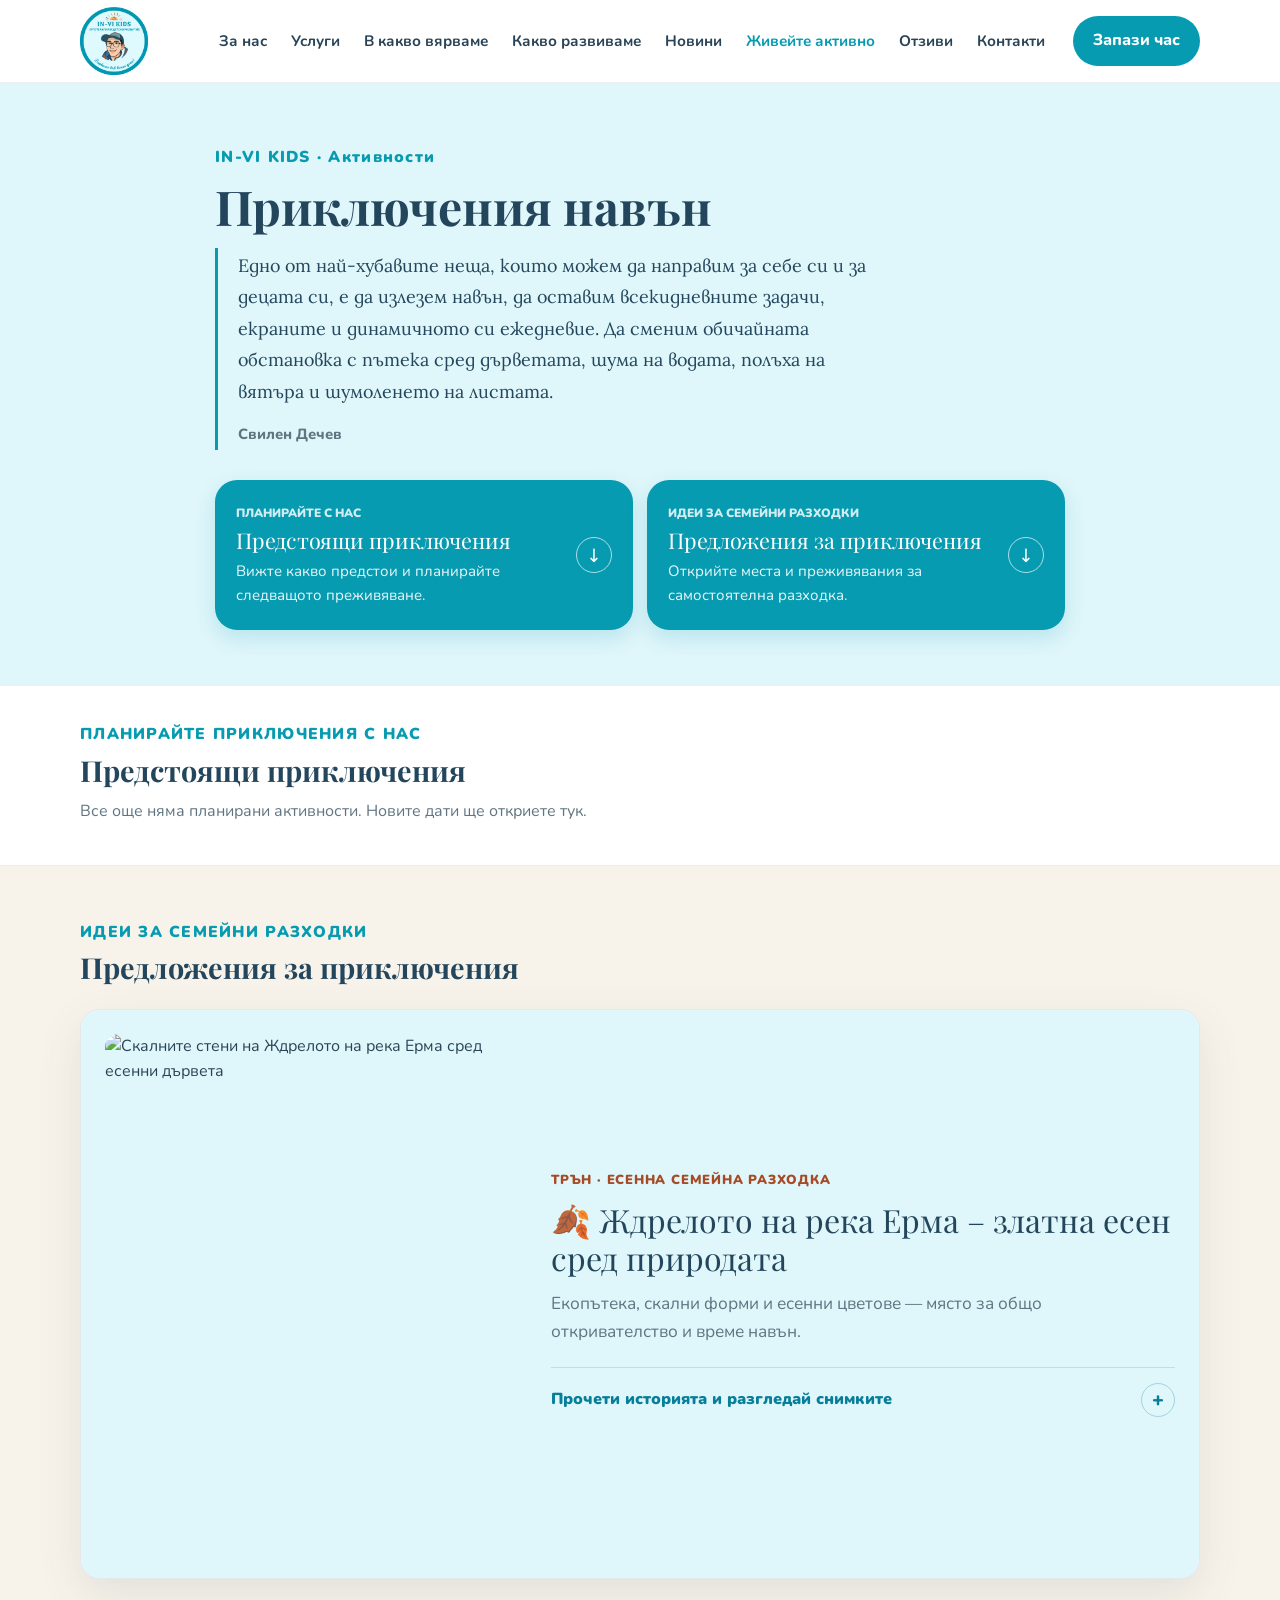
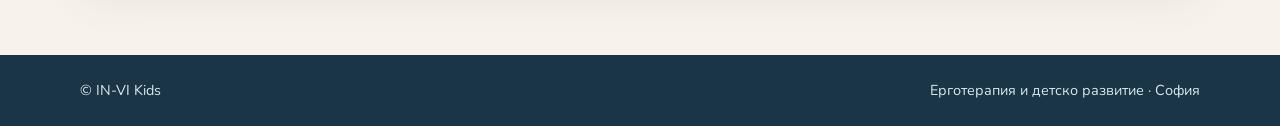
==== adventures.html @ 023aec86 "Update adventures.html" ====
<!DOCTYPE html>
<html lang="bg">

<head>
  <meta charset="UTF-8">
  <meta name="viewport" content="width=device-width, initial-scale=1.0">

<link rel="icon" href="assets/favicon.ico" sizes="any">
<link rel="icon" type="image/png" sizes="32x32" href="assets/favicon-32x32.png">
<link rel="icon" type="image/png" sizes="16x16" href="assets/favicon-16x16.png">
<link rel="apple-touch-icon" href="assets/apple-touch-icon.png">
  
  <title>Приключения навън | IN-VI Kids</title>
  <meta name="description"
    content="Семейни разходки и преживявания сред природата от IN-VI Kids. Идеи за места, които да откривате заедно с децата.">
  <link rel="canonical" href="https://invi-kids.com/adventures.html">
  <link rel="stylesheet" href="style.css?v=outdoor-adventures">
</head>

<body>
  <div id="lightbox" class="lightbox" aria-modal="true" role="dialog" aria-label="Снимка от приключението">
    <button class="lightbox-close" type="button" aria-label="Затвори изображението">✕</button>
    <button class="lightbox-nav lightbox-prev" type="button" aria-label="Предишна снимка">‹</button>
    <img id="lightbox-image" src="" alt="">
    <button class="lightbox-nav lightbox-next" type="button" aria-label="Следваща снимка">›</button>
    <span class="lightbox-counter" id="lightbox-counter" aria-live="polite"></span>
  </div>

  <header class="site-header">
    <div class="container nav-wrap">
      <a class="brand" href="index.html#top" aria-label="IN-VI Kids - начало">
        <img src="assets/logo.png" alt="IN-VI Kids">
      </a>
      <button class="menu-toggle" type="button" aria-label="Отвори меню" aria-expanded="false"
        aria-controls="main-nav">
        <span></span>
        <span></span>
        <span></span>
      </button>
      <nav class="nav" id="main-nav" aria-label="Основна навигация">
        <a href="index.html#about">За нас</a>
        <a href="index.html#services">Услуги</a>
        <a href="index.html#how">В какво вярваме</a>
        <a href="index.html#skills">Какво развиваме</a>
        <a href="index.html#news">Новини</a>
        <a href="adventures.html" aria-current="page">Живейте активно</a>
        <a href="index.html#reviews">Отзиви</a>
        <a href="index.html#find-us">Контакти</a>
      </nav>
      <a class="nav-button" href="index.html#find-us">Запази час</a>
    </div>
  </header>

  <button class="back-to-top" id="backToTop" type="button" aria-label="Върни ме горе">
    <img src="assets/cloud-top.png" alt="">
  </button>

  <main id="top" class="adventures-page">
    <section class="adventures-hero">
      <div class="container adventures-hero-content">
        <p class="section-label">IN-VI KIDS · Активности</p>
        <h1>Приключения навън</h1>
        <blockquote class="adventures-quote">
          <p>Едно от най-хубавите неща, които можем да направим за себе си и за децата си, е да излезем навън, да оставим всекидневните задачи, екраните и динамичното си ежедневие. Да сменим обичайната обстановка с пътека сред дърветата, шума на водата, полъха на вятъра и шумоленето на листата.</p>
          <cite>Свилен Дечев</cite>
        </blockquote>
        <nav class="adventure-section-nav" aria-label="Раздели на Приключения навън">
          <a class="adventure-nav-card" href="#upcoming-adventures">
            <span class="adventure-nav-card-copy">
              <span class="adventure-nav-card-label">ПЛАНИРАЙТЕ С НАС</span>
              <span class="adventure-nav-card-title">Предстоящи приключения</span>
              <span class="adventure-nav-card-description">Вижте какво предстои и планирайте следващото преживяване.</span>
            </span>
            <span class="adventure-nav-card-arrow" aria-hidden="true">↓</span>
          </a>
          <a class="adventure-nav-card" href="#adventure-suggestions">
            <span class="adventure-nav-card-copy">
              <span class="adventure-nav-card-label">ИДЕИ ЗА СЕМЕЙНИ РАЗХОДКИ</span>
              <span class="adventure-nav-card-title">Предложения за приключения</span>
              <span class="adventure-nav-card-description">Открийте места и преживявания за самостоятелна разходка.</span>
            </span>
            <span class="adventure-nav-card-arrow" aria-hidden="true">↓</span>
          </a>
        </nav>
      </div>
    </section>

    <section class="upcoming-adventures-section" id="upcoming-adventures"
      aria-labelledby="upcoming-adventures-title">
      <div class="container">
        <div class="adventures-section-heading">
          <p class="section-label">ПЛАНИРАЙТЕ ПРИКЛЮЧЕНИЯ С НАС</p>
          <h2 id="upcoming-adventures-title">Предстоящи приключения</h2>
        </div>
        <p class="upcoming-adventures-empty">Все още няма планирани активности. Новите дати ще откриете тук.</p>
      </div>
    </section>

    <section class="adventures-section" id="adventure-suggestions" aria-labelledby="adventure-suggestions-title">
      <div class="container">
        <div class="adventures-section-heading">
          <p class="section-label">ИДЕИ ЗА СЕМЕЙНИ РАЗХОДКИ</p>
          <h2 id="adventure-suggestions-title">Предложения за приключения</h2>
        </div>
        <details class="adventure-entry">
          <summary class="adventure-summary">
            <img class="adventure-cover" src="https://lh3.googleusercontent.com/pw/AP1GczNB2lVbA-aqR2CBjH-bwVZjg8mmPSWyLFa88XZi5HePeJjUBzIUztN3KdW9BJzOmuEHM9ny1llaFAZS16ozXpdtYcec-CE9gCdvRmsixFhF_H3a8RI=w1125-h1407-p-k-no"
              alt="Скалните стени на Ждрелото на река Ерма сред есенни дървета" loading="lazy">
            <span class="adventure-summary-copy">
              <span class="adventure-meta">ТРЪН · ЕСЕННА СЕМЕЙНА РАЗХОДКА</span>
              <span class="adventure-title">🍂 Ждрелото на река Ерма – златна есен сред природата</span>
              <span class="adventure-teaser">Екопътека, скални форми и есенни цветове — място за общо откривателство и време навън.</span>
              <span class="adventure-expand-label">Прочети историята и разгледай снимките <span class="adventure-expand-icon"
                  aria-hidden="true">+</span></span>
            </span>
          </summary>

          <div class="adventure-entry-content">
            <div class="adventure-copy">

              <p>Днес ви отвеждаме на едно красиво място, особено впечатляващо през есента – Ждрелото на река Ерма край Трън.</p>

              <p>Златната есен тук има свой собствен чар. Обагрените в жълто, оранжево и червено дървета, скалните форми и шумът на реката създават впечатляваща гледка и превръщат разходката в истинско удоволствие.</p>

              <figure class="adventure-inline-photo">
                <img class="adventure-gallery-image" src="https://lh3.googleusercontent.com/pw/AP1GczNB2lVbA-aqR2CBjH-bwVZjg8mmPSWyLFa88XZi5HePeJjUBzIUztN3KdW9BJzOmuEHM9ny1llaFAZS16ozXpdtYcec-CE9gCdvRmsixFhF_H3a8RI=w1125-h1407-p-k-no"
                  alt="Скалните стени на ждрелото и есенната растителност" loading="lazy" tabindex="0" role="button">
                <figcaption>Скалните стени на ждрелото сред златната есен.</figcaption>
              </figure>

              <p>Още в началото на маршрута има удобен паркинг, който към момента на посещението ни беше безплатен. Непосредствено до него се намира красива поляна край реката. Има беседки и места за барбекю, а наблизо ще откриете кафе и място за хапване. Чудесно място за почивка, обяд или по-дълъг престой сред природата.</p>

              <p>Екопътеката е кръгова – започва и завършва на едно и също място. По пътя ни очакват впечатляващи скални форми, горски участъци, мостчета и тунели. Река Ерма преминава между високите скали и разкрива различни гледки, които си заслужава да видим отблизо.</p>

              <figure class="adventure-inline-photo">
                <img class="adventure-gallery-image" src="https://lh3.googleusercontent.com/pw/AP1GczMpd4tKQFNg1wbePz7PwgVxFORdXcnyBoycG_ImlYKRzPsNHSpxM15vE6R0MJ-gA6Yd4bR7e9RA52PdWN1n1J0c_cFnupRv7qXN4evp_Cfzm7LfAYs=w1125-h1407-p-k-no"
                  alt="Разходка по горска пътека, покрита с есенни листа" loading="lazy" tabindex="0" role="button">
                <figcaption>Есенният килим по пътеката през горските участъци.</figcaption>
              </figure>

              <figure class="adventure-inline-photo adventure-inline-photo-narrow">
                <img class="adventure-gallery-image" src="https://lh3.googleusercontent.com/pw/AP1GczM3WJFWEwvasAwPBuPbKmF5aBUlC_1D15n3AWO4YRYhKH1EWroiC7jjTDP6jf6jlJkDNSAdA2P6w-UMJwNT5lWnLr5FhUIp8Mast7tumpFzjozp5fo=w1125-h1407-p-k-no"
                  alt="Каменна купчинка на фона на есенните хълмове" loading="lazy" tabindex="0" role="button">
                <figcaption>Каменната пирамидка, направена от Влади — малък спомен от нашето приключение.</figcaption>
              </figure>

              <p>За малките откриватели маршрутът предлага много поводи за любопитство – да преминат по мостчета, да надникнат в тунела, да наблюдават реката и да откриват интересни форми и цветове по пътя.</p>

              <div class="adventure-inline-pair">
                <figure class="adventure-inline-photo">
                  <img class="adventure-gallery-image" src="https://lh3.googleusercontent.com/pw/AP1GczNgBHszqpcdENfAn4lcoek1W7Hg5nDVw7jv721rJgxOoqu_M0a89uvSAoMkkaUNhZTr4yIV6qvpo7haN-pb7NsVVNBVYOJLhXw7kIpJLpXs46rCORA=w1125-h1407-p-k-no"
                    alt="Дете разглежда камъните по пътеката" loading="lazy" tabindex="0" role="button">
                  <figcaption>Любопитството намира поводи за креативност по целия маршрут.</figcaption>
                </figure>
                <figure class="adventure-inline-photo">
                <img class="adventure-gallery-image" src="https://lh3.googleusercontent.com/pw/AP1GczN-rPRJYH5XVe5_IFzAw1ZWBrFeaLOc00Ztl9ey-vfo3SvL5wANMTxOcEn8TSYyP5MWyNIUiFI7HS-uz4NMA36tqnjLBVpJj38TuyUKCSCBkSnpVXI=w1125-h1407-p-k-no"
                  alt="Поглед към есенните хълмове по маршрута" loading="lazy" tabindex="0" role="button">
                  <figcaption>Поглед към есенната красота, застлала хълмовете над ждрелото.</figcaption>
                </figure>
              </div>

              <p>За да разгледате всички снимки, натиснете <a class="adventure-album-link" href="https://photos.app.goo.gl/25S6MU6X34dm1wuB8" target="_blank" rel="noopener">тук</a>.</p>

              <aside class="adventure-safety-note">
                <h3>🥾 Полезно за родителите</h3>
                <p>Маршрутът включва неравни и на места по-стръмни участъци. По мостчетата преминавайте с повишено внимание, особено с малки деца. Съобразете прехода с възрастта и възможностите им, предвидете удобни обувки и време за почивки. Можете да се насладите на района и без да изминавате цялата екопътека.</p>
              </aside>

              <p>Ако търсите идея за есенна семейна разходка, Ждрелото на река Ерма определено заслужава място в списъка ви!</p>

              <p class="adventure-fact">📍 <strong>Знаете ли, че?</strong> Ждрелото на река Ерма е част от Стоте национални туристически обекта на България.</p>
            </div>

          </div>
        </details>
      </div>
    </section>
  </main>

  <footer>
    <div class="container footer-wrap">
      <span>© IN-VI Kids</span>
      <span>Ерготерапия и детско развитие · София</span>
    </div>
  </footer>

  <script>
    const menuToggle = document.querySelector('.menu-toggle');
    const mainNav = document.getElementById('main-nav');

    if (menuToggle && mainNav) {
      function closeMenu() {
        menuToggle.setAttribute('aria-expanded', 'false');
        menuToggle.classList.remove('is-open');
        mainNav.classList.remove('is-open');
      }

      menuToggle.addEventListener('click', function () {
        const isOpen = menuToggle.getAttribute('aria-expanded') === 'true';
        menuToggle.setAttribute('aria-expanded', String(!isOpen));
        menuToggle.classList.toggle('is-open', !isOpen);
        mainNav.classList.toggle('is-open', !isOpen);
      });

      document.addEventListener('click', function (event) {
        if (!mainNav.contains(event.target) && !menuToggle.contains(event.target)) closeMenu();
      });

      mainNav.querySelectorAll('a').forEach(function (link) {
        link.addEventListener('click', closeMenu);
      });
    }

    const lightbox = document.getElementById('lightbox');
    const lightboxImage = document.getElementById('lightbox-image');
    const lightboxCounter = document.getElementById('lightbox-counter');
    const galleryImages = Array.from(document.querySelectorAll('.adventure-gallery-image'));
    let activeImageIndex = 0;

    function openLightbox(image) {
      activeImageIndex = galleryImages.indexOf(image);
      showLightboxImage();
      lightbox.classList.add('active');
      document.body.style.overflow = 'hidden';
    }

    function showLightboxImage() {
      const image = galleryImages[activeImageIndex];
      lightboxImage.src = image.currentSrc || image.src;
      lightboxImage.alt = image.alt;
      lightboxCounter.textContent = (activeImageIndex + 1) + ' / ' + galleryImages.length;
    }

    function changeLightboxImage(direction) {
      activeImageIndex = (activeImageIndex + direction + galleryImages.length) % galleryImages.length;
      showLightboxImage();
    }

    function closeLightbox() {
      lightbox.classList.remove('active');
      document.body.style.overflow = '';
    }

    galleryImages.forEach(function (image) {
      image.addEventListener('click', function () { openLightbox(image); });
      image.addEventListener('keydown', function (event) {
        if (event.key === 'Enter' || event.key === ' ') {
          event.preventDefault();
          openLightbox(image);
        }
      });
    });

    lightbox.addEventListener('click', function (event) {
      if (event.target === lightbox) closeLightbox();
    });
    document.querySelector('.lightbox-prev').addEventListener('click', function () {
      changeLightboxImage(-1);
    });
    document.querySelector('.lightbox-next').addEventListener('click', function () {
      changeLightboxImage(1);
    });
    document.querySelector('.lightbox-close').addEventListener('click', function (event) {
      event.stopPropagation();
      closeLightbox();
    });
    document.addEventListener('keydown', function (event) {
      if (!lightbox.classList.contains('active')) return;
      if (event.key === 'Escape') closeLightbox();
      if (event.key === 'ArrowLeft') changeLightboxImage(-1);
      if (event.key === 'ArrowRight') changeLightboxImage(1);
    });

    const backToTop = document.getElementById('backToTop');
    window.addEventListener('scroll', function () {
      backToTop.classList.toggle('show', window.scrollY > document.querySelector('.site-header').offsetHeight);
    });
    backToTop.addEventListener('click', function () {
      window.scrollTo({ top: 0, behavior: 'smooth' });
    });
  </script>
</body>

</html>
---- style.css ----
@import url('https://fonts.googleapis.com/css2?family=Lora:wght@400;500&family=Nunito:wght@400;500;600;700;800&family=Playfair+Display:wght@700&display=swap');

:root {
  --turquoise: #079bb1;
  --turquoise-light: #dff6fa;
  --navy: #23465d;
  --cream: #f8f3ea;
  --text: #294457;
  --shadow: 0 16px 45px rgba(35, 70, 93, .10);
}

* {
  box-sizing: border-box;
}

html {
  scroll-behavior: smooth;
}

body {
  margin: 0;
  font-family: "Nunito", system-ui, sans-serif;
  color: var(--text);
  background: #fff;
  line-height: 1.6;
  overflow-x: hidden;
}

a {
  color: inherit;
  text-decoration: none;
}

.container {
  width: min(1120px, calc(100% - 40px));
  margin: 0 auto;
}

/* =========================
   HEADER / NAVIGATION
   ========================= */

.site-header {
  position: sticky;
  top: 0;
  z-index: 20;
  background: rgba(255, 255, 255, .94);
  backdrop-filter: blur(12px);
  border-bottom: 1px solid rgba(35, 70, 93, .08);
}

.nav-wrap {
  min-height: 82px;
  display: flex;
  align-items: center;
  gap: 28px;
}

.brand img {
  width: 68px;
  height: 68px;
  display: block;
}

.nav {
  display: flex;
  gap: 24px;
  margin-left: auto;
  font-weight: 700;
  font-size: .95rem;
}

.nav a:hover {
  color: var(--turquoise);
}

.nav-button,
.button {
  display: inline-flex;
  align-items: center;
  justify-content: center;
  border-radius: 999px;
  padding: 12px 20px;
  font-weight: 800;
}

.nav-button {
  background: var(--turquoise);
  color: white;
}

.service-grid {
  display: grid;
  grid-template-columns: repeat(3, 1fr);
  gap: 28px;
  margin-top: 35px;
}

.service-card {
  background: var(--turquoise);
  color: white;
  border-radius: 32px;
  padding: 32px 28px;
  min-height: 180px;
  display: flex;
  flex-direction: column;
  justify-content: flex-start;
  text-align: center;
  box-shadow: 0 8px 20px rgba(0, 0, 0, 0.08);
}

.service-card h3 {
  margin: 0 0 12px;
  color: white;
  font-size: 1.5rem;
}

.service-card p {
  margin: 0;
  color: white;
  line-height: 1.6;
}

/* Mobile menu button */
.menu-toggle {
  display: none;
  width: 44px;
  height: 44px;
  padding: 9px;
  border: 0;
  border-radius: 12px;
  background: var(--turquoise);
  cursor: pointer;
  flex-direction: column;
  align-items: center;
  justify-content: center;
  gap: 5px;
  flex-shrink: 0;
}

.menu-toggle span {
  display: block;
  width: 22px;
  height: 2px;
  border-radius: 2px;
  background: white;
  transition: transform .2s ease, opacity .2s ease;
}

.menu-toggle.is-open span:nth-child(1) {
  transform: translateY(7px) rotate(45deg);
}

.menu-toggle.is-open span:nth-child(2) {
  opacity: 0;
}

.menu-toggle.is-open span:nth-child(3) {
  transform: translateY(-7px) rotate(-45deg);
}

/* =========================
   HERO
   ========================= */

.hero {
  overflow: hidden;
  background: linear-gradient(135deg, var(--turquoise-light), #fff 62%);
  padding: 80px 0 100px;
}

.hero h1 {
  margin: 12px 0 22px;
  font-family: "Playfair Display", Georgia, serif;
  font-size: clamp(3rem, 6vw, 5.2rem);
  line-height: 1.02;
  color: var(--navy);
}

.hero h1 span {
  color: var(--turquoise);
}

.eyebrow,
.section-label {
  color: var(--turquoise);
  font-weight: 900;
  letter-spacing: .08em;
  font-size: .99rem;
}

.hero-text {
  max-width: 650px;
  font-size: 1.35rem;
}

/* Autumn hero */
.hero-autumn {
  position: relative;
  overflow: hidden;
  padding: 68px 0 86px;
  background:
    radial-gradient(circle at 8% 18%, rgba(226, 142, 51, .20) 0 9%, transparent 10%),
    radial-gradient(circle at 94% 24%, rgba(192, 76, 37, .14) 0 8%, transparent 9%),
    radial-gradient(circle at 86% 88%, rgba(119, 139, 87, .16) 0 11%, transparent 12%),
    linear-gradient(135deg, #f8f0df 0%, #fffaf2 48%, #edf5e9 100%);
}

.hero-autumn::before,
.hero-autumn::after {
  content: "";
  position: absolute;
  width: 230px;
  height: 230px;
  border-radius: 50%;
  opacity: .42;
  pointer-events: none;
}

.hero-autumn::before {
  left: -110px;
  top: 120px;
  background: radial-gradient(circle, #e87528 0 2%, transparent 3%);
  background-size: 24px 24px;
  transform: rotate(18deg);
}

.hero-autumn::after {
  right: -120px;
  bottom: 40px;
  background: radial-gradient(circle, #718b57 0 2%, transparent 3%);
  background-size: 27px 27px;
  transform: rotate(-14deg);
}

.autumn-decor {
  position: absolute;
  pointer-events: none;
  opacity: .35;
}

.autumn-decor-one {
  width: 170px;
  height: 90px;
  left: 3%;
  top: 18px;
  border-top: 3px solid #b85d2e;
  border-radius: 50%;
  transform: rotate(-18deg);
}

.autumn-decor-two {
  width: 180px;
  height: 95px;
  right: 4%;
  top: 58px;
  border-top: 3px solid #718b57;
  border-radius: 50%;
  transform: rotate(15deg);
}

.autumn-decor-three {
  width: 150px;
  height: 70px;
  left: 42%;
  bottom: 12px;
  border-top: 3px solid #d78a36;
  border-radius: 50%;
  transform: rotate(7deg);
}

.hero-intro {
  position: relative;
  z-index: 2;
  max-width: 780px;
  margin: 0 auto 44px;
  text-align: center;
}

.hero-intro .hero-text {
  margin: 0 auto;
  max-width: 700px;
}

.hero-intro h1 {
  margin-bottom: 20px;
}

.hero-news {
  position: relative;
  z-index: 2;
  display: grid;
  grid-template-columns: repeat(2, 1fr);
  gap: 26px;
  max-width: 1120px;
  margin: 0 auto;
}

.hero-banner {
  position: relative;
  min-width: 0;
  overflow: hidden;
  border-radius: 28px;
  background: #fff;
  box-shadow: 0 18px 45px rgba(70, 55, 35, .15);
  border: 5px solid rgba(255, 255, 255, .9);
}

.hero-banner img,
.hero-banner video {
  display: block;
  width: 100%;
  aspect-ratio: 16 / 10;
  object-fit: cover;
}

.hero-banner-overlay {
  position: absolute;
  left: 18px;
  right: 18px;
  bottom: 18px;
  background: rgba(255, 252, 246, .35);
  border: 1px solid rgba(255, 255, 255, .68);
  border-radius: 18px;
  padding: 13px 16px;
  box-shadow: 0 8px 22px rgba(35, 70, 93, .10);
  -webkit-backdrop-filter: blur(9px);
  backdrop-filter: blur(9px);
}

.hero-banner-overlay span {
  font-size: 1.2rem;
  letter-spacing: .13em;
  font-weight: 900;
  color: var(--turquoise);
}

.hero-banner-overlay h2 {
  margin: 3px 0;
  color: var(--navy);
  font-size: 1.15rem;
  line-height: 1.2;
}

.hero-banner-overlay a {
  font-weight: 900;
  color: #a64b25;
  font-size: .9rem;
}

.social-highlights {
  padding: 58px 0 72px;
  background: var(--turquoise-light);
}

.nav a[aria-current="page"] {
  color: var(--turquoise);
}

.adventures-hero {
  padding: 62px 0 56px;
  background: var(--turquoise-light);
}

.adventures-hero-content {
  max-width: 850px;
}

.adventures-hero .section-label {
  margin: 0 0 10px;
}

.adventures-hero h1 {
  margin: 0 0 14px;
  color: var(--navy);
  font-family: "Playfair Display", Georgia, serif;
  font-size: 3rem;
  line-height: 1.12;
}

.adventures-quote {
  max-width: 680px;
  margin: 0;
  padding: 2px 0 2px 20px;
  border-left: 3px solid var(--turquoise);
  color: var(--navy);
  font-family: "Lora", Georgia, serif;
  font-size: 1.12rem;
  line-height: 1.75;
}

.adventures-quote p {
  margin: 0 0 10px;
}

.adventures-quote cite {
  color: #607582;
  font-family: "Nunito", system-ui, sans-serif;
  font-size: .92rem;
  font-style: normal;
  font-weight: 800;
}

.adventure-section-nav {
  display: grid;
  grid-template-columns: repeat(2, minmax(0, 1fr));
  gap: 14px;
  margin-top: 30px;
}

.adventure-nav-card {
  display: flex;
  min-width: 0;
  min-height: 150px;
  align-items: center;
  justify-content: space-between;
  gap: 16px;
  padding: 20px;
  border: 1px solid transparent;
  border-radius: 22px;
  background: var(--turquoise);
  color: #fff;
  box-shadow: 0 8px 20px rgba(7, 155, 177, .18);
  transition: background .2s ease, box-shadow .2s ease, transform .2s ease;
}

.adventure-nav-card:hover {
  transform: translateY(-2px);
  background: #07889d;
  box-shadow: 0 11px 24px rgba(7, 136, 157, .24);
}

.adventure-nav-card:focus-visible {
  outline: 3px solid var(--navy);
  outline-offset: 3px;
}

.adventure-nav-card-copy {
  display: grid;
  gap: 5px;
}

.adventure-nav-card-label {
  color: rgba(255, 255, 255, 0.82);
  font-size: .75rem;
  font-weight: 900;
}

.adventure-nav-card-title {
  color: #fff;
  font-family: "Playfair Display", Georgia, serif;
  font-size: 1.35rem;
  line-height: 1.2;
}

.adventure-nav-card-description {
  color: rgba(255, 255, 255, .92);
  font-size: .94rem;
}

.adventure-nav-card-arrow {
  display: grid;
  width: 36px;
  height: 36px;
  flex: 0 0 auto;
  place-items: center;
  border: 1px solid rgba(255, 255, 255, .66);
  border-radius: 50%;
  color: #fff;
  font-size: 1.15rem;
  transition: transform .2s ease, background .2s ease;
}

.adventure-nav-card:hover .adventure-nav-card-arrow {
  transform: translateY(3px);
  background: rgba(255, 255, 255, .16);
}

.adventures-section {
  padding: 54px 0 76px;
  background: #f8f3ea;
  scroll-margin-top: 100px;
}

.upcoming-adventures-section {
  scroll-margin-top: 100px;
}

.upcoming-adventures-section {
  padding: 36px 0 40px;
  background: #fff;
  border-bottom: 1px solid rgba(35, 70, 93, .10);
}

.adventures-section-heading {
  margin-bottom: 24px;
}

.adventures-section-heading .section-label {
  margin: 0 0 5px;
}

.adventures-section-heading h2 {
  margin: 0;
  color: var(--navy);
  font-family: "Playfair Display", Georgia, serif;
  font-size: 1.8rem;
  line-height: 1.2;
}

.upcoming-adventures-section .adventures-section-heading {
  margin-bottom: 12px;
}

.upcoming-adventures-empty {
  margin: 0;
  color: #607582;
}

.adventure-entry {
  overflow: hidden;
  border: 1px solid rgba(35, 70, 93, .12);
  border-radius: 20px;
  background: #fff;
  box-shadow: var(--shadow);
}

.adventure-summary {
  display: grid;
  grid-template-columns: minmax(260px, .8fr) minmax(0, 1.2fr);
  align-items: center;
  gap: 30px;
  padding: 24px;
  background: var(--turquoise-light);
  list-style: none;
  cursor: pointer;
}

.adventure-summary::-webkit-details-marker {
  display: none;
}

.adventure-cover {
  display: block;
  width: 100%;
  aspect-ratio: 4 / 5;
  object-fit: cover;
  border-radius: 14px;
}

.adventure-summary-copy {
  display: flex;
  flex-direction: column;
  align-items: flex-start;
}

.adventure-meta {
  margin-bottom: 10px;
  color: #a64b25;
  font-size: .82rem;
  font-weight: 900;
  letter-spacing: .06em;
  text-transform: uppercase;
}

.adventure-title {
  display: block;
  margin-bottom: 12px;
  color: var(--navy);
  font-family: "Playfair Display", Georgia, serif;
  font-size: 2rem;
  line-height: 1.2;
}

.adventure-teaser {
  display: block;
  max-width: 560px;
  margin-bottom: 22px;
  color: #607582;
  font-size: 1.08rem;
}

.adventure-expand-label {
  display: flex;
  align-items: center;
  justify-content: space-between;
  gap: 14px;
  width: 100%;
  padding-top: 15px;
  border-top: 1px solid rgba(35, 70, 93, .14);
  color: #087f9a;
  font-weight: 900;
}

.adventure-expand-icon {
  display: grid;
  width: 34px;
  height: 34px;
  flex: 0 0 auto;
  place-items: center;
  border: 1px solid rgba(8, 127, 154, .28);
  border-radius: 50%;
  font-size: 1.25rem;
  line-height: 1;
  transition: transform .2s ease;
}

.adventure-entry[open] .adventure-expand-icon {
  transform: rotate(45deg);
}

.adventure-entry[open] .adventure-summary {
  border-bottom: 1px solid rgba(35, 70, 93, .12);
}

.adventure-entry-content {
  padding: 32px 28px 36px;
  background-color: var(--turquoise-light);
  background-image:
    linear-gradient(rgba(255, 255, 255, .86), rgba(255, 255, 255, .86)),
    url("https://lh3.googleusercontent.com/pw/AP1GczMpd4tKQFNg1wbePz7PwgVxFORdXcnyBoycG_ImlYKRzPsNHSpxM15vE6R0MJ-gA6Yd4bR7e9RA52PdWN1n1J0c_cFnupRv7qXN4evp_Cfzm7LfAYs=w1125-h1407-p-k-no");
  background-position: center, center;
  background-size: cover;
}

.adventure-copy {
  max-width: 820px;
  margin: 0 auto;
}

.adventure-copy p {
  margin: 0 0 18px;
  font-size: 1.05rem;
  line-height: 1.8;
}

.adventure-album-link {
  color: #087f9a;
  font-weight: 900;
  text-decoration: underline;
  text-underline-offset: 3px;
}

.adventure-safety-note {
  margin: 26px 0;
  padding: 3px 0 3px 18px;
  border-left: 3px solid #d89143;
}

.adventure-safety-note h3 {
  margin: 0 0 8px;
  color: var(--navy);
  font-size: 1.12rem;
}

.adventure-safety-note p {
  margin: 0;
}

.adventure-copy .adventure-fact {
  margin-top: 24px;
  color: var(--navy);
}

.adventure-inline-photo {
  width: min(100%, 560px);
  margin: 30px auto 34px;
}

.adventure-inline-photo-narrow {
  width: min(100%, 390px);
}

.adventure-inline-photo img {
  max-height: 700px;
}

.adventure-inline-photo figcaption {
  margin-top: 8px;
  color: #607582;
  font-size: .9rem;
  text-align: center;
}

.adventure-inline-pair {
  display: grid;
  grid-template-columns: repeat(2, minmax(0, 1fr));
  gap: 18px;
  max-width: 820px;
  margin: 30px auto 34px;
}

.adventure-inline-pair .adventure-inline-photo {
  width: 100%;
  margin: 0;
}

.adventure-gallery-image {
  display: block;
  width: 100%;
  aspect-ratio: 4 / 5;
  object-fit: cover;
  border-radius: 10px;
  cursor: zoom-in;
  transition: filter .2s ease, transform .2s ease;
}

.adventure-gallery-image:hover {
  filter: brightness(.96);
}

.social-highlights-heading {
  margin-bottom: 28px;
}

.social-highlights-heading .section-label {
  margin: 0 0 6px;
}

.social-highlights-heading h2 {
  margin: 0;
  color: var(--navy);
  font-family: "Playfair Display", Georgia, serif;
  font-size: 2rem;
  line-height: 1.2;
}

.social-post-grid {
  display: grid;
  grid-template-columns: repeat(2, minmax(0, 1fr));
  gap: 20px;
}

.social-post {
  display: flex;
  flex-direction: column;
  min-width: 0;
  overflow: hidden;
  background: #f8f3ea;
  border: 1px solid rgba(35, 70, 93, .10);
  border-radius: 18px;
}

.facebook-embed-wrap {
  width: min(100%, 420px);
  margin: 8px auto 0;
  overflow: hidden;
  border: 1px solid rgba(35, 70, 93, .12);
  border-radius: 12px;
  background: #fff;
  box-shadow: 0 8px 22px rgba(35, 70, 93, .08);
}

.facebook-embed-wrap iframe {
  display: block;
  width: 100%;
  height: 620px;
  border: 0;
}

.instagram-embed-wrap {
  width: min(100%, 420px);
  height: 700px;
  margin: 8px auto 0;
  overflow: hidden;
  border: 1px solid rgba(35, 70, 93, .12);
  border-radius: 12px;
  background: #fff;
  box-shadow: 0 8px 22px rgba(35, 70, 93, .08);
}

.instagram-embed-wrap iframe {
  display: block;
  width: 100%;
  height: 100%;
  border: 0;
}

.social-post-content {
  display: flex;
  flex-direction: column;
  align-items: flex-start;
  min-height: 210px;
  padding: 20px;
}

.social-post-content-facebook {
  flex: 1;
  justify-content: flex-end;
  min-height: 0;
}

.social-post-content-facebook > a {
  margin-top: 0;
}

.social-post-content-instagram {
  min-height: 0;
}

.social-post-content-instagram > a {
  margin-top: 0;
}

.social-post-caption-preview {
  display: -webkit-box;
  overflow: hidden;
  -webkit-box-orient: vertical;
  line-clamp: 3;
  -webkit-line-clamp: 3;
  margin: 0 0 10px;
  color: #607582;
  line-height: 1.5;
}

.social-post-platform {
  display: inline-flex;
  align-items: center;
  gap: 7px;
  margin-bottom: 8px;
  color: #087f9a;
  font-size: .76rem;
  font-weight: 900;
  letter-spacing: .08em;
}

.social-post-platform svg {
  display: block;
  width: 18px;
  height: 18px;
  flex: 0 0 auto;
}

.social-post-platform-instagram {
  color: #b83280;
}

.social-post-platform-instagram svg {
  fill: none;
  stroke: currentColor;
  stroke-width: 2;
}

.social-post-platform-instagram .instagram-dot {
  fill: currentColor;
  stroke: none;
}

.social-post-platform-facebook {
  color: #1877f2;
}

.social-post-platform-facebook svg {
  fill: currentColor;
}

.social-post h3 {
  margin: 0 0 8px;
  color: var(--navy);
  font-size: 1.2rem;
  line-height: 1.3;
}

.social-post p {
  margin: 0 0 16px;
  color: #607582;
}

.social-post a {
  display: inline-flex;
  align-items: center;
  gap: 7px;
  margin-top: auto;
  color: #087f9a;
  font-weight: 800;
}

.social-post a:hover {
  text-decoration: underline;
}

/* =========================
   INTRO / PILLARS
   ========================= */

.pillars {
  padding: 0 0 32px;
  margin-top: 0;
  position: relative;
}

.pillars-grid {
  display: grid;
  grid-template-columns: repeat(3, 1fr);
  gap: 18px;
}

.pillars-single {
  grid-template-columns: minmax(0, 780px);
  justify-content: center;
}

.pillar {
  background:
    linear-gradient(rgba(255, 255, 255, .60), rgba(255, 255, 255, .60)),
    url("assets/what-is-ergo1.png");
  background-size: cover;
  background-position: center;
  padding: 40px;
  border-radius: 24px;
  box-shadow: var(--shadow);
}

.pillar h2 {
  color: var(--navy);
  margin: 10px 0 4px;
  font-size: 1.35rem;
}

.pillar p {
  font-family: "Lora", Georgia, serif;
  font-size: 1.05rem;
  line-height: 1.8;
  font-weight: 500;
  color: var(--text);
}

.pillar p+p {
  margin-top: 10px;
}

/* =========================
   GENERAL SECTIONS
   ========================= */

.section {
  padding: 68px 0;
}

.two-col {
  display: grid;
  grid-template-columns: 1fr 1fr;
  gap: 80px;
  align-items: start;
}

.section h2 {
  color: var(--navy);
  font-size: clamp(2rem, 4vw, 3.2rem);
  line-height: 1.12;
  margin: 8px 0 20px;
}

.two-col p {
  font-size: 1.08rem;
}

.section-heading {
  max-width: 720px;
  margin-bottom: 38px;
}

/* =========================
   SKILLS
   ========================= */

.skills-section {
  background: var(--cream);
}

.skills-grid {
  display: grid;
  grid-template-columns: repeat(3, 1fr);
  gap: 18px;
}

.skill {
  background: white;
  padding: 28px;
  border-radius: 20px;
  border: 1px solid rgba(35, 70, 93, .07);
}

.skill-floor {
  background:
    linear-gradient(rgba(255, 255, 255, .58), rgba(255, 255, 255, .58)),
    url("assets/floor.jpg") center / cover no-repeat;
}

.skill-sensory {
  background:
    linear-gradient(rgba(255, 255, 255, .58), rgba(255, 255, 255, .58)),
    url("assets/sensory.jpg") center / cover no-repeat;
}

.skill-day-work {
  background:
    linear-gradient(rgba(255, 255, 255, .58), rgba(255, 255, 255, .58)),
    url("assets/day-work.jpg") center / cover no-repeat;
}

.skill-motor {
  background:
    linear-gradient(rgba(255, 255, 255, .58), rgba(255, 255, 255, .58)),
    url("assets/motor-skils.png") center / cover no-repeat;
}

.skill-social {
  background:
    linear-gradient(rgba(255, 255, 255, .58), rgba(255, 255, 255, .58)),
    url("assets/social.png") center / cover no-repeat;
}

.skill-paint {
  background:
    linear-gradient(rgba(255, 255, 255, .58), rgba(255, 255, 255, .58)),
    url("assets/paint.png") center / cover no-repeat;
}

.skill h3 {
  margin: 12px 0 5px;
  color: var(--navy);
}

.skill p {
  margin: 0;
}

/* =========================
   NEWS
   ========================= */

.news-section {
  background: #f4eee3;
}

.news-grid {
  display: grid;
  grid-template-columns: repeat(3, 1fr);
  gap: 22px;
  margin-top: 42px;
}

.news-card {
  background: #fff;
  border: 1px solid rgba(35, 70, 93, .08);
  border-radius: 22px;
  overflow: hidden;
  box-shadow: 0 12px 30px rgba(36, 71, 91, .07);
}

.news-banner-wrap {
  width: 100%;
  overflow: hidden;
  background: #f6efe3;
}

.news-banner-wrap img,
.news-visual img,
.news-banner-wrap video {
  display: block;
  width: 100%;
  cursor: zoom-in;
}

.news-banner-wrap img,
.news-banner-wrap video {
  height: auto;
}

.news-banner-wrap video {
  aspect-ratio: 5 / 7;
  object-fit: cover;
}

.news-visual {
  aspect-ratio: 5 / 7;
  height: auto;
  display: flex;
  align-items: center;
  justify-content: center;
  font-size: 58px;
}

.news-visual img {
  height: 100%;
  object-fit: cover;
}

.news-nature {
  background: linear-gradient(135deg, #e9f0dd, #d6e3c7);
}

.news-body {
  padding: 24px;
}

.news-tag {
  font-size: 20px !important;
  text-transform: uppercase;
  letter-spacing: .12em;
  color: var(--turquoise) !important;
  font-weight: 800;
  margin-bottom: 7px !important;
}

.news-body h3 {
  color: var(--navy);
  font-size: 21px;
  margin: 0 0 10px;
}

.news-body p {
  color: #607582;
}

.news-toggle {
  margin-top: 12px;
  padding: 0;
  border: 0;
  background: transparent;
  color: #087f9a;
  font: inherit;
  font-weight: 800;
  cursor: pointer;
}

.news-toggle:hover {
  text-decoration: underline;
}

.news-toggle span {
  display: inline-block;
  margin-left: 4px;
}

.news-details {
  margin-top: 16px;
  padding-top: 16px;
  border-top: 1px solid rgba(35, 70, 93, .14);
  color: var(--text);
}

.news-details p {
  margin: 0 0 12px;
}

.news-details ul {
  margin: 0 0 14px;
  padding-left: 20px;
}

.news-details li {
  margin: 7px 0;
}

.news-card.is-expanded {
  box-shadow: 0 16px 40px rgba(35, 70, 93, .12);
}

.inline-contact-link {
  color: #087f9a;
  font-weight: 800;
}

/* =========================
   ABOUT
   ========================= */

.about-section {
  background: #fff;
}

.about-card {
  background: var(--turquoise-light);
  border-radius: 32px;
  padding: 55px;
  display: grid;
  grid-template-columns: minmax(0, 1fr);
  row-gap: 34px;
  align-items: start;
}

.about-photo {
  width: 100%;
  min-width: 0;
  display: grid;
  grid-template-columns: repeat(3, minmax(0, 1fr));
  gap: 28px;
}

.about-photo img,
.about-photo video {
  width: 100%;
  min-width: 0;
  height: 260px;
  object-fit: cover;
  object-position: center;
  border-radius: 24px;
  display: block;
}

/* Текстът започва под трите медии */
.about-card > div:nth-child(2) {
  grid-column: 1 / -1;
  grid-row: 2;
  max-width: 900px;
}

.about-copy {
  grid-column: 1 / -1;
  grid-row: 2;
  max-width: 900px;
  display: grid;
  gap: 16px;
}

.about-copy > p,
.about-copy > h3,
.about-copy > div {
  margin: 0;
}

.about-copy p {
  margin: 0;
  max-width: 920px;
  font-size: 1.05rem;
  line-height: 1.75;
}

.about-card .section-label {
  margin-bottom: 8px;
}

.about-story-title {
  margin: 0;
  color: var(--navy);
  font-size: clamp(1.7rem, 2.2vw, 2.2rem);
  line-height: 1.2;
}

.about-intro {
  margin: 0;
  padding-left: 20px;
  border-left: 3px solid var(--turquoise);
  font-size: 1.18rem;
  line-height: 1.7;
  color: var(--navy);
  font-weight: 700;
  font-family: "Lora", Georgia, serif;
  font-style: italic;
}

.about-intro cite {
  display: block;
  margin-top: 8px;
  color: #607582;
  font-family: "Nunito", system-ui, sans-serif;
  font-size: .9rem;
  font-style: normal;
  font-weight: 800;
  text-align: right;
}

.about-name {
  margin: 0;
  color: var(--navy);
  font-size: 1.35rem;
  line-height: 1.4;
}

.about-credentials {
  margin-top: 4px;
}

.about-credentials h3 {
  margin: 0 0 10px;
  color: var(--navy);
  font-size: 1.2rem;
  line-height: 1.45;
}

.about-qualifications {
  margin: 0;
  padding-left: 1.2rem;
  list-style: disc;
}

.about-qualifications li {
  margin: 8px 0;
  color: var(--text);
  font-weight: 700;
  line-height: 1.6;
}

/* =========================
   CONTACTS
   ========================= */

.contact-section {
  background: var(--navy);
  color: white;
  padding: 52px 0;
}

.contact-section h2 {
  color: white;
}

.contact-grid {
  display: grid;
  grid-template-columns: 1fr 1fr;
  gap: 40px;
}

.contact-map {
  overflow: hidden;
  min-height: 260px;
  border: 1px solid rgba(255, 255, 255, .16);
  border-radius: 28px;
  box-shadow: 0 12px 30px rgba(0, 0, 0, .14);
}

.contact-map iframe {
  display: block;
  width: 100%;
  height: 260px;
  border: 0;
}

.contact-box {
  background: rgba(255, 255, 255, .08);
  border-radius: 28px;
  padding: 24px;
  display: grid;
  gap: 6px;
}

.contact-box > p:not(.contact-title) {
  margin: 0;
}

.contact-box>a {
  font-size: 1.1rem;
}

.contact-phone,
.contact-email {
  display: inline-flex;
  align-items: center;
  gap: 10px;
  width: 100%;
  min-height: 42px;
  padding: 8px 12px;
  border: 1px solid rgba(255, 255, 255, .45);
  border-radius: 12px;
  background: rgba(255, 255, 255, .12);
  color: white;
  transition: background .2s ease, border-color .2s ease;
}

.contact-phone:hover,
.contact-email:hover {
  background: rgba(255, 255, 255, .2);
  border-color: white;
}

.contact-email {
  font-size: 1rem !important;
  overflow-wrap: anywhere;
}

.contact-phone svg,
.contact-email svg {
  width: 20px;
  height: 20px;
  fill: currentColor;
  flex: 0 0 auto;
}

.contact-title {
  margin: 0 0 8px !important;
  color: #9fe0e7 !important;
  font-weight: 800 !important;
  text-transform: uppercase;
  font-size: 12px !important;
  letter-spacing: .14em;
}

.social-links {
  display: flex;
  flex-wrap: wrap;
  gap: 10px;
  margin-top: 2px;
}

.contact-map {
  margin-top: 6px;
}

.social-links a {
  display: inline-flex;
  align-items: center;
  justify-content: center;
  min-height: 44px;
  padding: 10px 18px;
  background: white;
  color: var(--navy);
  border: 2px solid white;
  border-radius: 999px;
  font-size: 15px;
  font-weight: 800;
  text-decoration: none;
  transition: transform .2s ease, box-shadow .2s ease;
}

.social-links a {
  width: 44px;
  height: 44px;
  min-height: 44px;
  padding: 10px;
}

.social-links svg {
  width: 20px;
  height: 20px;
  fill: currentColor;
  stroke: currentColor;
  stroke-width: 1.8;
}

.social-links svg circle,
.social-links svg rect {
  fill: none;
}

.social-links a:hover {
  transform: translateY(-2px);
  box-shadow: 0 7px 18px rgba(0, 0, 0, .14);
}

/* =========================
   LIGHTBOX
   ========================= */

.lightbox {
  position: fixed;
  inset: 0;
  z-index: 10001;
  display: none;
  align-items: center;
  justify-content: center;
  padding: 30px;
  background: rgba(20, 30, 35, .92);
}

.lightbox.active {
  display: flex;
}

.lightbox.active ~ .back-to-top {
  visibility: hidden;
}

.lightbox img {
  max-width: 95vw;
  max-height: 92vh;
  width: auto;
  height: auto;
  object-fit: contain;
  border-radius: 8px;
  box-shadow: 0 20px 60px rgba(0, 0, 0, .35);
}

.lightbox-close {
  position: absolute;
  top: 20px;
  right: 25px;
  z-index: 2;
  width: 46px;
  height: 46px;
  border: 0;
  border-radius: 50%;
  background: rgba(255, 255, 255, .95);
  color: var(--navy);
  font-size: 24px;
  cursor: pointer;
  display: flex;
  align-items: center;
  justify-content: center;
}

.lightbox-close:hover {
  transform: scale(1.05);
}

.lightbox-nav {
  position: absolute;
  top: 50%;
  z-index: 2;
  display: grid;
  width: 50px;
  height: 50px;
  padding: 0 0 4px;
  place-items: center;
  transform: translateY(-50%);
  border: 1px solid rgba(255, 255, 255, .72);
  border-radius: 50%;
  background: rgba(255, 255, 255, .92);
  color: var(--navy);
  font: inherit;
  font-size: 40px;
  line-height: 1;
  box-shadow: 0 8px 22px rgba(0, 0, 0, .18);
  cursor: pointer;
  transition: background .2s ease, transform .2s ease;
}

.lightbox-nav:hover {
  transform: translateY(-50%) scale(1.06);
  background: #fff;
}

.lightbox-nav:focus-visible,
.lightbox-close:focus-visible {
  outline: 3px solid #079bb1;
  outline-offset: 3px;
}

.lightbox-prev {
  left: 22px;
}

.lightbox-next {
  right: 22px;
}

.lightbox-counter {
  position: absolute;
  bottom: 18px;
  left: 50%;
  z-index: 2;
  padding: 5px 12px;
  transform: translateX(-50%);
  border: 1px solid rgba(255, 255, 255, .72);
  border-radius: 999px;
  background: rgba(255, 255, 255, .92);
  color: var(--navy);
  font-size: .9rem;
  font-weight: 800;
}

@media (max-width: 600px) {
  .adventure-inline-pair {
    grid-template-columns: 1fr;
    gap: 26px;
  }

  .lightbox {
    padding: 18px 52px;
  }

  .lightbox img {
    max-width: 100%;
    max-height: 84vh;
  }

  .lightbox-close {
    top: 12px;
    right: 12px;
  }

  .lightbox-nav {
    width: 40px;
    height: 40px;
    padding-bottom: 3px;
    font-size: 32px;
  }

  .lightbox-prev {
    left: 6px;
  }

  .lightbox-next {
    right: 6px;
  }

  .lightbox-counter {
    bottom: 10px;
  }
}

/* =========================
   BACK TO TOP
   ========================= */

.back-to-top {
  position: fixed;
  right: 22px;
  bottom: 22px;
  width: 108px;
  height: 68px;
  padding: 0;
  border: none;
  background: transparent;
  display: none;
  align-items: center;
  justify-content: center;
  cursor: pointer;
  z-index: 9999;
  transition: transform .2s ease;
}

.back-to-top img {
  width: 100%;
  height: 100%;
  object-fit: contain;
  display: block;
}

.back-to-top.show {
  display: flex;
}

.back-to-top:hover {
  transform: translateY(-4px) scale(1.05);
}

/* =========================
   FOOTER
   ========================= */

footer {
  background: #193546;
  color: #dce8ed;
  padding: 24px 0;
  font-size: .9rem;
}

.footer-wrap {
  display: flex;
  justify-content: space-between;
  gap: 20px;
}

/* =========================
   RESPONSIVE
   ========================= */

@media (max-width: 900px) {
  .news-grid {
    grid-template-columns: 1fr;
  }

  .social-post-grid {
    grid-template-columns: repeat(2, minmax(0, 1fr));
  }

  .transport div {
    flex-direction: column;
    gap: 2px;
  }
}

@media (min-width: 851px) and (max-width: 1120px) {
  .nav-wrap {
    gap: 14px;
  }

  .nav {
    gap: 10px;
    font-size: .8rem;
  }

  .nav-button {
    padding: 10px 13px;
    white-space: nowrap;
  }
}

@media (max-width: 850px) {
  .nav-wrap {
    position: relative;
    flex-wrap: wrap;
    align-items: center;
    justify-content: space-between;
    row-gap: 10px;
    padding: 10px 0 12px;
  }

  .brand {
    flex: 0 0 auto;
  }

  .menu-toggle {
    display: flex;
    order: 3;
    margin-left: 10px;
  }

  .nav-button {
    display: inline-flex;
    order: 2;
    margin-left: auto;
    white-space: nowrap;
  }

  .nav {
    display: none !important;
    order: 5;
    width: 100%;
    margin: 12px 0 0;
    padding: 10px 0 4px;
    flex-direction: column;
    align-items: center;
    justify-content: flex-start;
    gap: 0;
    background: white;
    border-top: 1px solid rgba(41, 68, 87, .10);
  }

  .nav.is-open {
    display: flex !important;
  }

  .nav a {
    width: 100%;
    padding: 10px 8px;
    text-align: center;
    font-size: 15px;
    line-height: 1.2;
  }

  .hero {
    padding: 55px 0 70px;
  }

  .hero-autumn {
    padding: 50px 0 65px;
  }

  .two-col,
  .about-card,
  .contact-grid {
    grid-template-columns: 1fr;
    gap: 24px;
  }

  .hero-news {
    grid-template-columns: 1fr;
  }

  .hero-intro {
    margin-bottom: 30px;
  }

  .hero-banner img,
  .hero-banner video {
    aspect-ratio: 16 / 9;
  }

  .pillars-grid,
  .skills-grid,
  .service-grid {
    grid-template-columns: 1fr;
  }

  .service-grid {
    display: grid;
    width: 100%;
    max-width: 100%;
    gap: 24px;
  }

  .service-card {
    width: 100%;
    min-width: 0;
    box-sizing: border-box;
  }

  .pillars {
    margin-top: -20px;
    padding-bottom: 24px;
  }

  .section {
    padding: 52px 0;
  }

  .contact-section {
    padding: 42px 0;
  }

  .contact-map {
    min-height: 210px;
  }

  .contact-map iframe {
    height: 210px;
  }

  .about-section {
    padding-top: 52px;
  }

  .about-card {
    padding: 35px 25px;
    grid-template-columns: 1fr;
    row-gap: 24px;
  }

  .about-photo {
    grid-template-columns: 1fr;
    gap: 24px;
  }

  .about-photo img,
  .about-photo video {
    height: auto;
    min-height: 0;
    aspect-ratio: 4 / 3;
  }

  .about-card > div:nth-child(2),
  .about-card > p {
    grid-column: 1;
    grid-row: auto;
    max-width: none;
  }

  .footer-wrap {
    flex-direction: column;
  }
}

@media (max-width: 600px) {
  .container {
    width: min(100% - 26px, 1120px);
  }

  .social-highlights {
    padding: 44px 0 50px;
  }

  .social-highlights-heading h2 {
    font-size: 1.7rem;
  }

  .social-post-grid {
    grid-template-columns: 1fr;
    gap: 16px;
  }

  .nav-wrap {
    padding: 12px 16px;
    gap: 12px;
  }

  .brand img {
    width: 72px;
    height: auto;
  }

  .nav-button {
    padding: 9px 13px;
    font-size: .82rem;
  }

  .hero .container {
    width: 100%;
    max-width: 100%;
    padding-left: 18px;
    padding-right: 18px;
  }

  .hero-autumn {
    padding: 42px 0 55px;
  }

  .hero-intro {
    width: 100%;
    max-width: 100%;
  }

  .hero-intro h1,
  .hero h1 {
    font-size: 2.15rem;
    line-height: 1.08;
    max-width: 100%;
    overflow-wrap: break-word;
  }

  .hero-text {
    font-size: 1rem;
    line-height: 1.55;
    max-width: 100%;
  }

  .hero-banner {
    border-width: 3px;
    border-radius: 22px;
  }

  .hero-banner-overlay {
    left: 10px;
    right: 10px;
    bottom: 10px;
    padding: 10px 12px;
  }

  .hero-banner-overlay h2 {
    font-size: 1rem;
  }

  .adventures-hero {
    padding: 44px 0 40px;
  }

  .adventures-hero h1 {
    font-size: 1.8rem;
    overflow-wrap: anywhere;
  }

  .adventure-section-nav {
    grid-template-columns: 1fr;
    gap: 10px;
    margin-top: 24px;
  }

  .adventure-nav-card {
    min-height: 0;
    padding: 16px;
  }

  .adventure-summary {
    grid-template-columns: 1fr;
    gap: 20px;
    padding: 16px;
  }

  .adventure-cover {
    aspect-ratio: 4 / 3;
  }

  .adventure-title {
    font-size: 1.65rem;
  }

  .adventure-entry-content {
    padding: 24px 18px 28px;
  }

  .adventure-gallery {
    grid-template-columns: repeat(2, minmax(0, 1fr));
  }

  .back-to-top {
    right: 14px;
    bottom: 14px;
    width: 108px;
    height: 68px;
  }
}

@media (max-width: 520px) {
  .container {
    width: min(100% - 26px, 1120px);
  }

  .nav-wrap {
    padding-left: 14px;
    padding-right: 14px;
    gap: 10px;
  }

  .brand img {
    width: 54px;
    height: 54px;
  }

  .nav-button {
    font-size: 13px;
    padding: 10px 14px;
  }

  .nav {
    gap: 4px 11px;
    font-size: .82rem;
    line-height: 1.35;
  }

  .hero-intro h1 {
    font-size: 2.7rem;
  }
}

.reviews-section {
  background-color: var(--cream);
  background-image: url("assets/reviews-section.png");
  background-size: cover;
  background-position: center;
  background-repeat: no-repeat;
}
.reviews-content {
  text-align: center;
  max-width: 1120px;
}

.reviews-content .section-label {
  font-size: 1.3rem;
  font-weight: 800;
}

.reviews-content h2 {
  margin-bottom: 18px;
}

.google-review-button {
  display: inline-flex;
  align-items: center;
  justify-content: center;
  gap: 9px;
  padding: 13px 24px;
  border-radius: 999px;
  background: white;
  color: var(--navy);
  border: 2px solid white;
  font-weight: 800;
  text-decoration: none;
  box-shadow: 0 8px 20px rgba(35, 70, 93, .10);
  transition: transform .2s ease, box-shadow .2s ease;
}

.google-review-button:hover {
  transform: translateY(-2px);
  box-shadow: 0 12px 25px rgba(35, 70, 93, .15);
}

.google-star {
  color: #f4b400;
  font-size: 1.2rem;
  line-height: 1;
}

.reviews-grid {
  display: grid;
  grid-template-columns: repeat(4, minmax(0, 1fr));
  gap: 18px;
  margin-top: 35px;
}

@media (max-width: 1100px) {
  .reviews-grid {
    grid-template-columns: repeat(2, minmax(0, 1fr));
  }
}

.review-card {
  background: white;
  border-radius: 28px;
  padding: 24px 20px;
  text-align: center;
  box-shadow: 0 8px 22px rgba(0, 0, 0, 0.06);
  display: flex;
  flex-direction: column;
}

.review-stars {
  color: var(--turquoise);
  font-size: 1.2rem;
  letter-spacing: 3px;
  margin-bottom: 18px;
}

.review-card p {
  margin: 0 0 18px;
  line-height: 1.7;
  font-style: italic;
}

.review-preview {
  display: -webkit-box;
  overflow: hidden;
  -webkit-box-orient: vertical;
  line-clamp: 5;
  -webkit-line-clamp: 5;
}

.review-card.is-expanded .review-preview {
  display: block;
  overflow: visible;
}

.review-toggle {
  align-self: center;
  margin: 0 0 16px;
  padding: 0;
  border: 0;
  background: transparent;
  color: #087f9a;
  font: inherit;
  font-weight: 800;
  cursor: pointer;
}

.review-toggle:hover {
  text-decoration: underline;
}

.review-card span {
  margin-top: auto;
  font-weight: 700;
  color: var(--navy);
}

@media (max-width: 600px) {
  .reviews-grid {
    grid-template-columns: 1fr;
  }
}

.reviews-section .section-label {
  font-size: 1.3rem;
  font-weight: 700;
  text-align: center;
}
.external-link {
  color: #1976a8;
  text-decoration: underline;
  text-decoration-thickness: 1px;
  text-underline-offset: 3px;
  font-weight: 500;
  transition: color 0.2s ease;
}

.external-link:hover {
  color: #0d5278;
}
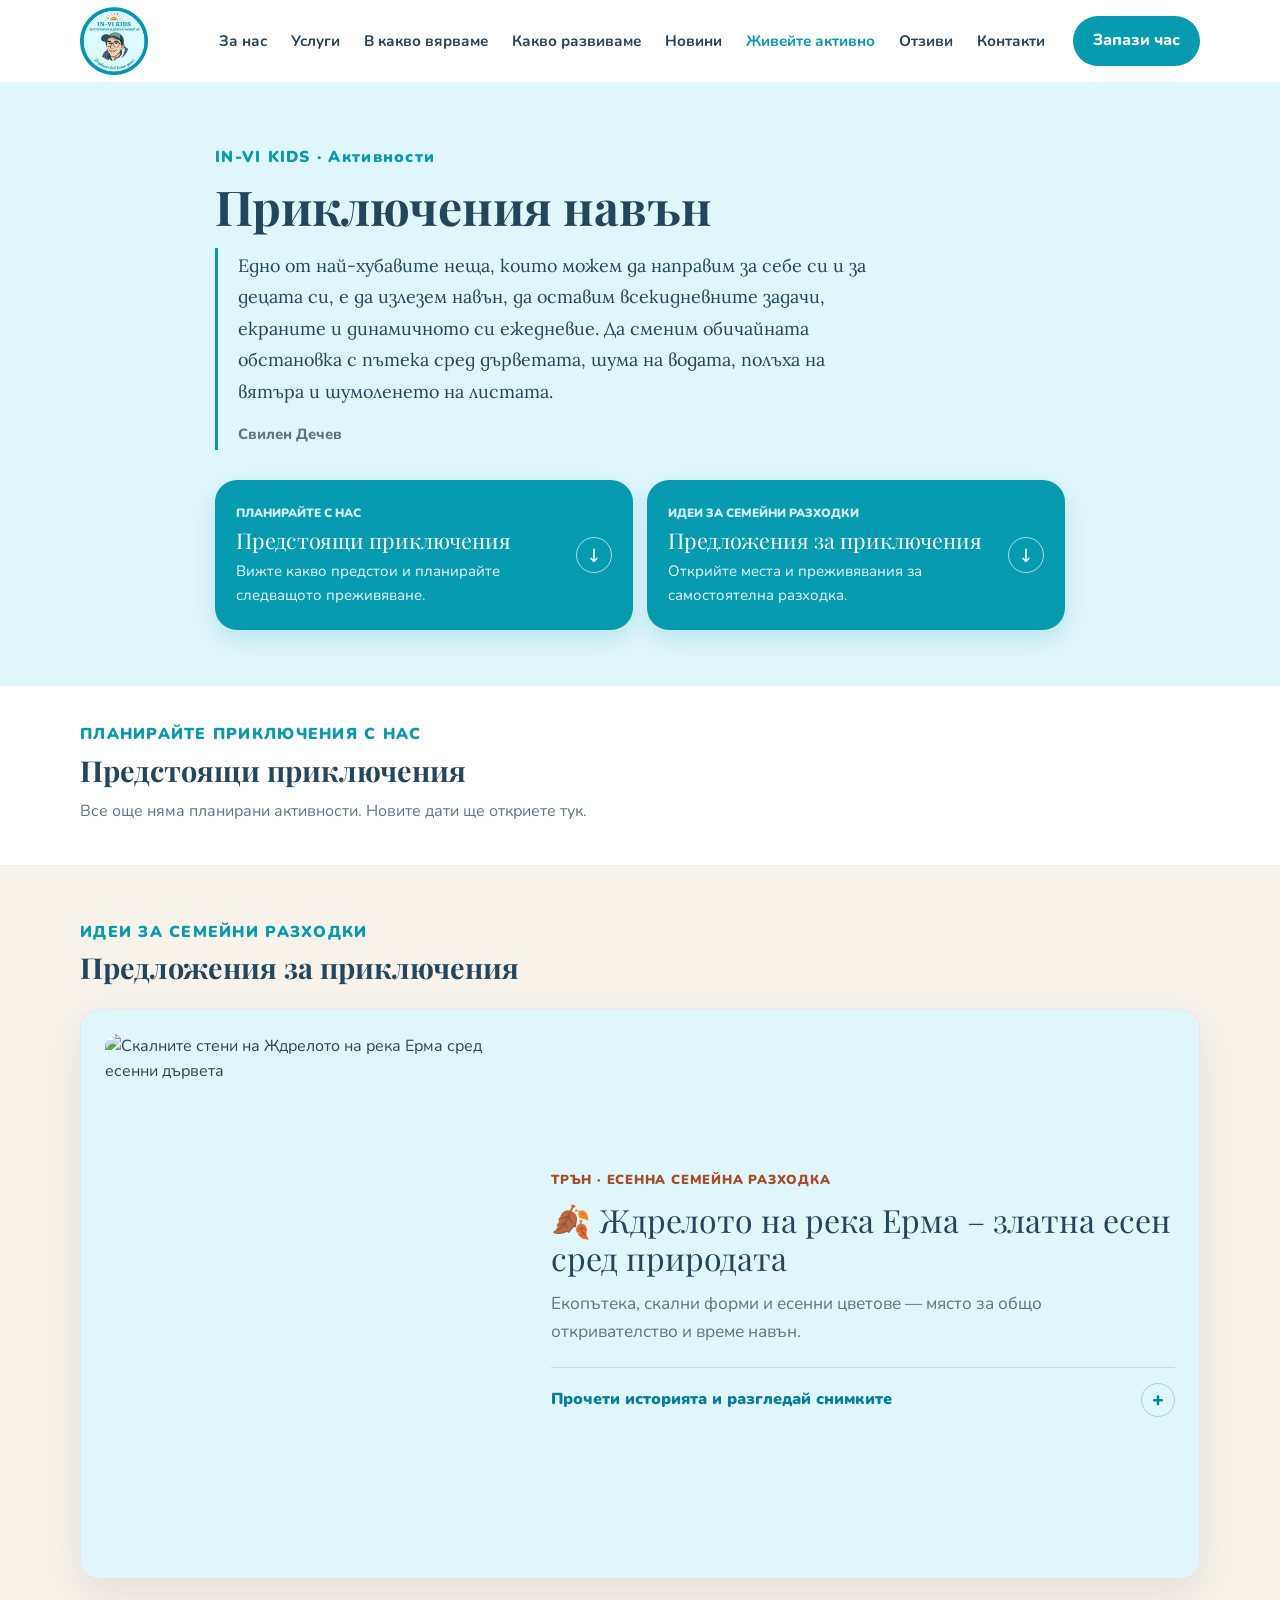
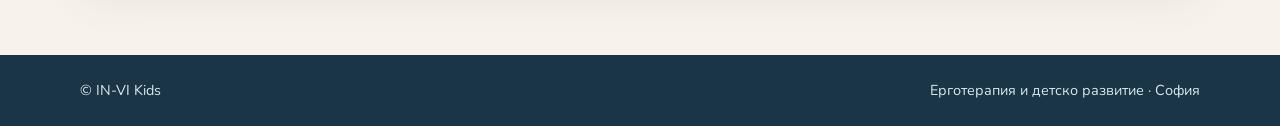
==== commit d9214a58: "Optimize website performance and assets" ====
--- a/adventures.html
+++ b/adventures.html
@@ -29,7 +29,7 @@
   <header class="site-header">
     <div class="container nav-wrap">
       <a class="brand" href="index.html#top" aria-label="IN-VI Kids - начало">
-        <img src="assets/logo.png" alt="IN-VI Kids">
+        <img src="assets/logo.webp" width="1799" height="1799" alt="IN-VI Kids">
       </a>
       <button class="menu-toggle" type="button" aria-label="Отвори меню" aria-expanded="false"
         aria-controls="main-nav">
@@ -52,7 +52,7 @@
   </header>
 
   <button class="back-to-top" id="backToTop" type="button" aria-label="Върни ме горе">
-    <img src="assets/cloud-top.png" alt="">
+    <img src="assets/cloud-top.webp" width="1536" height="1024" alt="">
   </button>
 
   <main id="top" class="adventures-page">
@@ -148,8 +148,8 @@
 
               <div class="adventure-inline-pair">
                 <figure class="adventure-inline-photo">
-                  <img class="adventure-gallery-image" src="https://lh3.googleusercontent.com/pw/AP1GczNgBHszqpcdENfAn4lcoek1W7Hg5nDVw7jv721rJgxOoqu_M0a89uvSAoMkkaUNhZTr4yIV6qvpo7haN-pb7NsVVNBVYOJLhXw7kIpJLpXs46rCORA=w1125-h1407-p-k-no"
-                    alt="Дете разглежда камъните по пътеката" loading="lazy" tabindex="0" role="button">
+                  <img class="adventure-gallery-image" src="assets/pyramid-still.jpg" width="512" height="640"
+                    alt="Дете изгражда малка каменна пирамидка по време на разходката" loading="lazy" tabindex="0" role="button">
                   <figcaption>Любопитството намира поводи за креативност по целия маршрут.</figcaption>
                 </figure>
                 <figure class="adventure-inline-photo">
@@ -211,6 +211,18 @@
       });
     }
 
+    // При отваряне на приключение показваме началото на текста под фиксираната навигация.
+    document.querySelectorAll('.adventure-entry').forEach(function (entry) {
+      entry.addEventListener('toggle', function () {
+        if (!entry.open) return;
+        const content = entry.querySelector('.adventure-entry-content');
+        if (!content) return;
+        requestAnimationFrame(function () {
+          content.scrollIntoView({ behavior: 'smooth', block: 'start' });
+        });
+      });
+    });
+
     const lightbox = document.getElementById('lightbox');
     const lightboxImage = document.getElementById('lightbox-image');
     const lightboxCounter = document.getElementById('lightbox-counter');
--- a/style.css
+++ b/style.css
@@ -614,6 +614,7 @@
 }
 
 .adventure-entry-content {
+  scroll-margin-top: 110px;
   padding: 32px 28px 36px;
   background-color: var(--turquoise-light);
   background-image:
@@ -903,7 +904,7 @@
 .pillar {
   background:
     linear-gradient(rgba(255, 255, 255, .60), rgba(255, 255, 255, .60)),
-    url("assets/what-is-ergo1.png");
+    url("assets/what-is-ergo1.webp");
   background-size: cover;
   background-position: center;
   padding: 40px;
@@ -984,37 +985,37 @@
 .skill-floor {
   background:
     linear-gradient(rgba(255, 255, 255, .58), rgba(255, 255, 255, .58)),
-    url("assets/floor.jpg") center / cover no-repeat;
+    url("assets/floor.webp") center / cover no-repeat;
 }
 
 .skill-sensory {
   background:
     linear-gradient(rgba(255, 255, 255, .58), rgba(255, 255, 255, .58)),
-    url("assets/sensory.jpg") center / cover no-repeat;
+    url("assets/sensory.webp") center / cover no-repeat;
 }
 
 .skill-day-work {
   background:
     linear-gradient(rgba(255, 255, 255, .58), rgba(255, 255, 255, .58)),
-    url("assets/day-work.jpg") center / cover no-repeat;
+    url("assets/day-work.webp") center / cover no-repeat;
 }
 
 .skill-motor {
   background:
     linear-gradient(rgba(255, 255, 255, .58), rgba(255, 255, 255, .58)),
-    url("assets/motor-skils.png") center / cover no-repeat;
+    url("assets/motor-skils.webp") center / cover no-repeat;
 }
 
 .skill-social {
   background:
     linear-gradient(rgba(255, 255, 255, .58), rgba(255, 255, 255, .58)),
-    url("assets/social.png") center / cover no-repeat;
+    url("assets/social.webp") center / cover no-repeat;
 }
 
 .skill-paint {
   background:
     linear-gradient(rgba(255, 255, 255, .58), rgba(255, 255, 255, .58)),
-    url("assets/paint.png") center / cover no-repeat;
+    url("assets/paint.webp") center / cover no-repeat;
 }
 
 .skill h3 {
@@ -1996,7 +1997,7 @@
 
 .reviews-section {
   background-color: var(--cream);
-  background-image: url("assets/reviews-section.png");
+  background-image: url("assets/reviews-section.webp");
   background-size: cover;
   background-position: center;
   background-repeat: no-repeat;
@@ -2135,4 +2136,41 @@
 
 .external-link:hover {
   color: #0d5278;
-}+}
+
+/* Hero cards: еднакви рамки, плакатът запазва правилното изрязване като в оригинала. */
+.hero-news .hero-banner {
+  min-height: 0;
+}
+.hero-news .hero-banner > video,
+.hero-news .hero-banner > img {
+  display: block;
+  width: 100%;
+  height: clamp(250px, 29vw, 330px);
+  aspect-ratio: auto;
+  object-fit: cover;
+  object-position: center;
+  box-sizing: border-box;
+}
+.hero-news .hero-banner > .hero-banner-mobile-image {
+  display: none;
+}
+.hero-news .hero-banner > video {
+  object-position: center 45%;
+}
+@media (max-width: 760px) {
+  .hero-news .hero-banner > video {
+    display: none;
+  }
+  .hero-news .hero-banner > .hero-banner-mobile-image {
+    display: block;
+    height: clamp(230px, 62vw, 360px);
+    object-fit: cover;
+    object-position: center 45%;
+  }
+  .hero-news .hero-banner > img:not(.hero-banner-mobile-image) {
+    height: clamp(230px, 62vw, 360px);
+    object-fit: cover;
+    object-position: center 30%;
+  }
+}
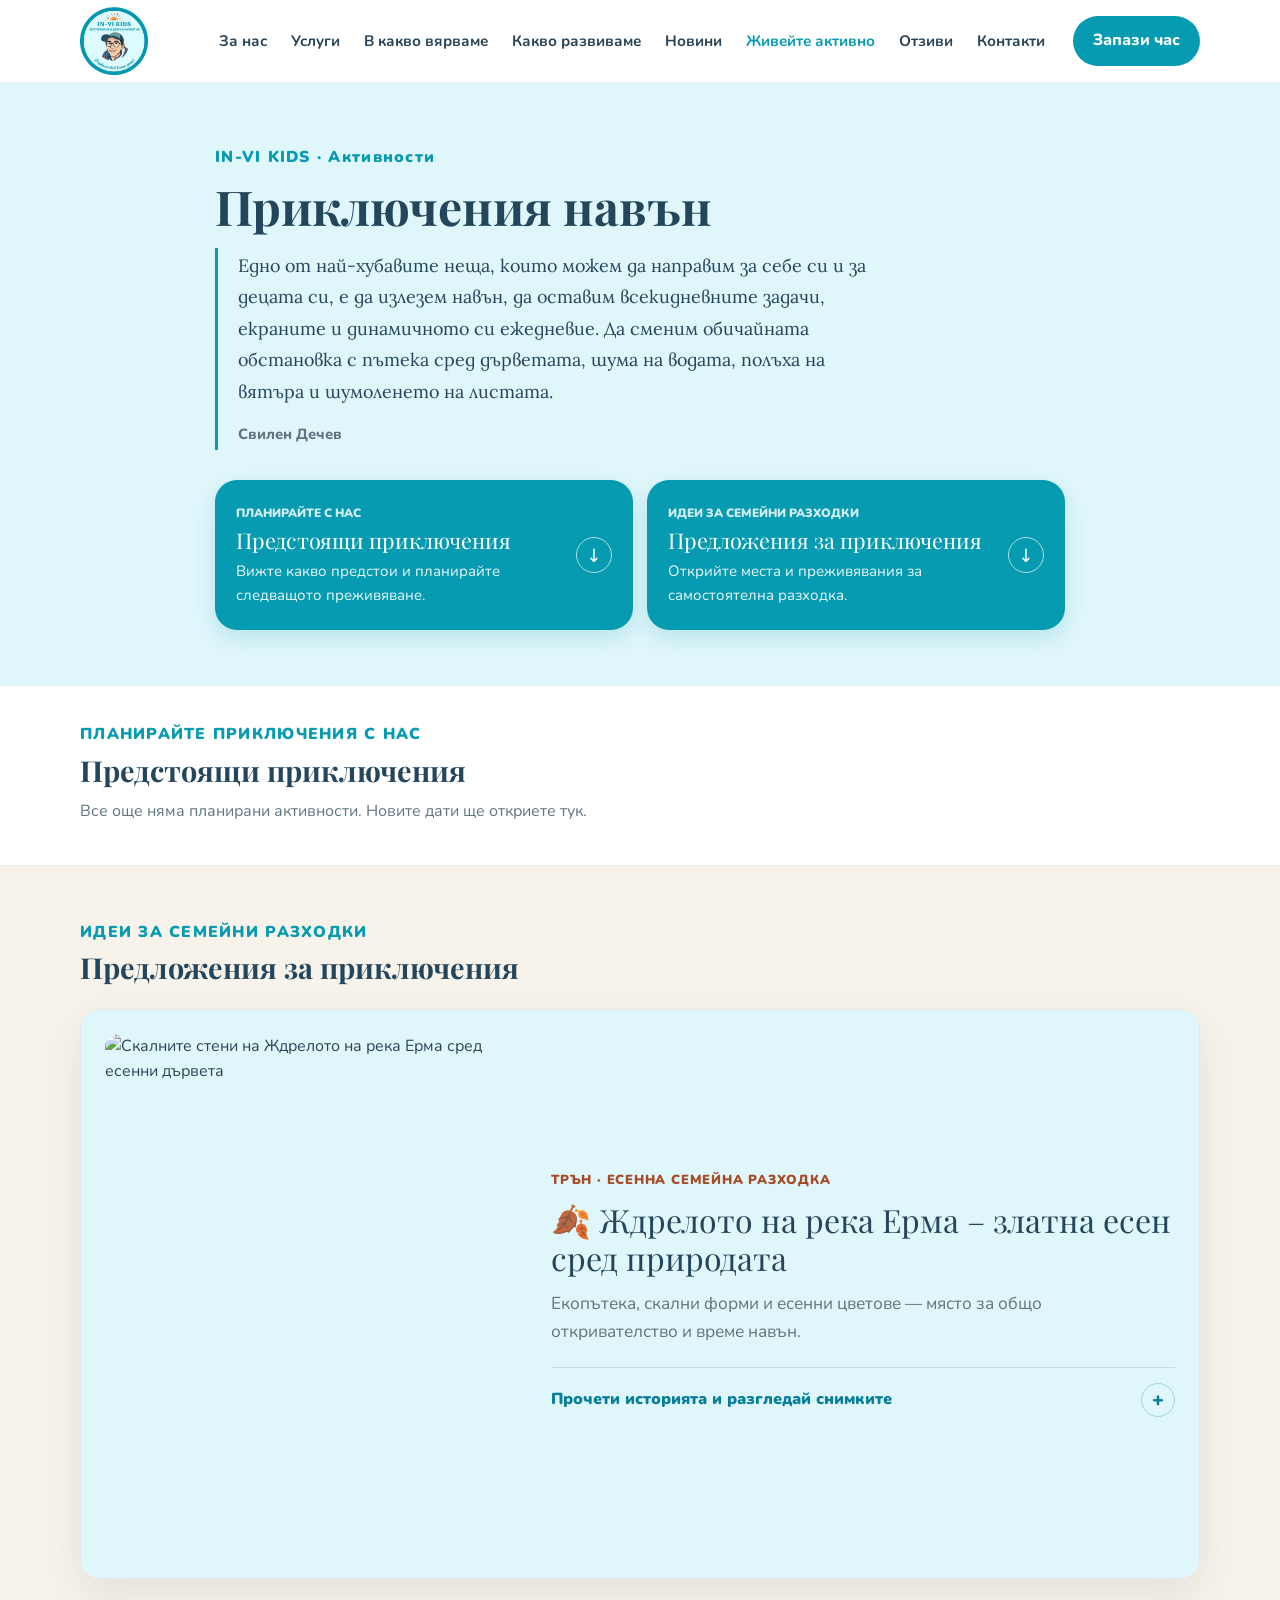
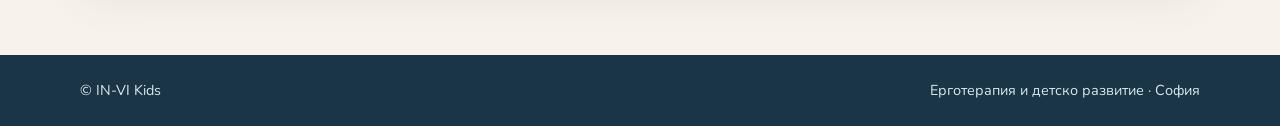
==== commit 6ea01402: "Add seasonal autumn and winter effects with mobile Christmas layout improvements" ====
--- a/adventures.html
+++ b/adventures.html
@@ -291,6 +291,7 @@
       window.scrollTo({ top: 0, behavior: 'smooth' });
     });
   </script>
+  <script src="christmas.js?v=1" defer></script>
 </body>
 
 </html>
--- a/style.css
+++ b/style.css
@@ -2174,3 +2174,160 @@
     object-position: center 30%;
   }
 }
+
+
+/* =========================
+   CHRISTMAS THEME (seasonal)
+   ========================= */
+body.christmas-theme .hero-autumn {
+  position: relative;
+  isolation: isolate;
+  overflow: hidden;
+  background-color: #fff8ef;
+  background-image: url("assets/christmas-hero-background.webp");
+  background-repeat: no-repeat;
+  background-position: center top;
+  background-size: 100% auto;
+}
+
+body.christmas-theme .hero-autumn::before,
+body.christmas-theme .hero-autumn::after {
+  content: none;
+}
+
+body.christmas-theme .autumn-decor { display: none; }
+
+body.christmas-theme .hero-autumn > .container {
+  position: relative;
+  z-index: 2;
+}
+
+#christmas-snow {
+  position: fixed;
+  inset: 0;
+  z-index: 40;
+  overflow: hidden;
+  pointer-events: none;
+  contain: strict;
+}
+
+.christmas-flake {
+  position: absolute;
+  display: block;
+  top: -28px;
+  left: var(--flake-left);
+  color: var(--flake-color, #d9edf5);
+  font-family: Georgia, serif;
+  font-size: var(--flake-size);
+  font-weight: 700;
+  line-height: 1;
+  text-shadow: 0 1px 3px rgba(39,83,105,.48), 0 0 7px rgba(255,255,255,.98), 0 0 12px rgba(185,220,233,.65);
+  opacity: var(--flake-opacity);
+  animation: christmas-fall var(--flake-duration) linear var(--flake-delay) infinite;
+  will-change: transform;
+}
+
+@keyframes christmas-fall {
+  0% { transform: translate3d(0, -5vh, 0) rotate(0deg); }
+  50% { transform: translate3d(var(--flake-drift), 52vh, 0) rotate(150deg); }
+  100% { transform: translate3d(calc(var(--flake-drift) * -.45), 110vh, 0) rotate(310deg); }
+}
+
+@media (max-width: 760px) {
+  body.christmas-theme .hero-autumn {
+    /* Keep Santa visible on narrow screens; the source image is wider than a phone. */
+    background-size: auto 100%;
+    background-position: left top;
+  }
+}
+
+@media (prefers-reduced-motion: reduce) {
+  .christmas-flake { animation: none; }
+}
+
+
+/* Delicate seasonal autumn leaves (October–November). */
+#autumn-leaves {
+  position: fixed;
+  inset: 0;
+  z-index: 39;
+  overflow: hidden;
+  pointer-events: none;
+  contain: strict;
+}
+
+.autumn-leaf {
+  position: absolute;
+  display: block;
+  top: -90px;
+  left: var(--leaf-left);
+  width: var(--leaf-size);
+  height: auto;
+  object-fit: contain;
+  opacity: var(--leaf-opacity);
+  filter: blur(var(--leaf-blur)) saturate(.94);
+  transform-origin: 50% 50%;
+  animation: autumn-leaf-fall var(--leaf-duration) ease-in-out var(--leaf-delay) infinite;
+  will-change: transform;
+}
+
+@keyframes autumn-leaf-fall {
+  0% {
+    transform: translate3d(0, -8vh, 0) rotate(var(--leaf-rotation));
+  }
+  18% {
+    transform: translate3d(var(--leaf-sway), 13vh, 0) rotate(calc(var(--leaf-rotation) + 55deg));
+  }
+  38% {
+    transform: translate3d(calc(var(--leaf-sway) * -0.75), 34vh, 0) rotate(calc(var(--leaf-rotation) + 125deg));
+  }
+  58% {
+    transform: translate3d(calc(var(--leaf-sway) * 0.8), 57vh, 0) rotate(calc(var(--leaf-rotation) + 205deg));
+  }
+  78% {
+    transform: translate3d(calc(var(--leaf-sway) * -0.65), 81vh, 0) rotate(calc(var(--leaf-rotation) + 285deg));
+  }
+  100% {
+    transform: translate3d(0, 112vh, 0) rotate(calc(var(--leaf-rotation) + 360deg));
+  }
+}
+
+@media (prefers-reduced-motion: reduce) {
+  .autumn-leaf { animation: none; }
+}
+
+
+@media (max-width: 760px) {
+  .autumn-leaf {
+    filter: blur(0) saturate(1.02);
+  }
+}
+
+
+/* Mobile Christmas hero: preserve the festive background while keeping copy readable. */
+@media (max-width: 760px) {
+  body.christmas-theme .hero-intro {
+    padding: 16px 14px 18px;
+    margin: 0 10px 30px;
+    border-radius: 22px;
+    background: linear-gradient(
+      180deg,
+      rgba(255, 249, 239, .84) 0%,
+      rgba(255, 249, 239, .74) 100%
+    );
+    box-shadow: 0 5px 22px rgba(42, 49, 48, .10);
+    -webkit-backdrop-filter: blur(3px);
+    backdrop-filter: blur(3px);
+  }
+
+  body.christmas-theme .hero-intro h1 {
+    color: #183c50;
+    text-shadow: 0 1px 0 rgba(255,255,255,.65);
+  }
+
+  body.christmas-theme .hero-intro .hero-text {
+    color: #244b5d;
+    font-weight: 500;
+    text-shadow: 0 1px 0 rgba(255,255,255,.55);
+  }
+}
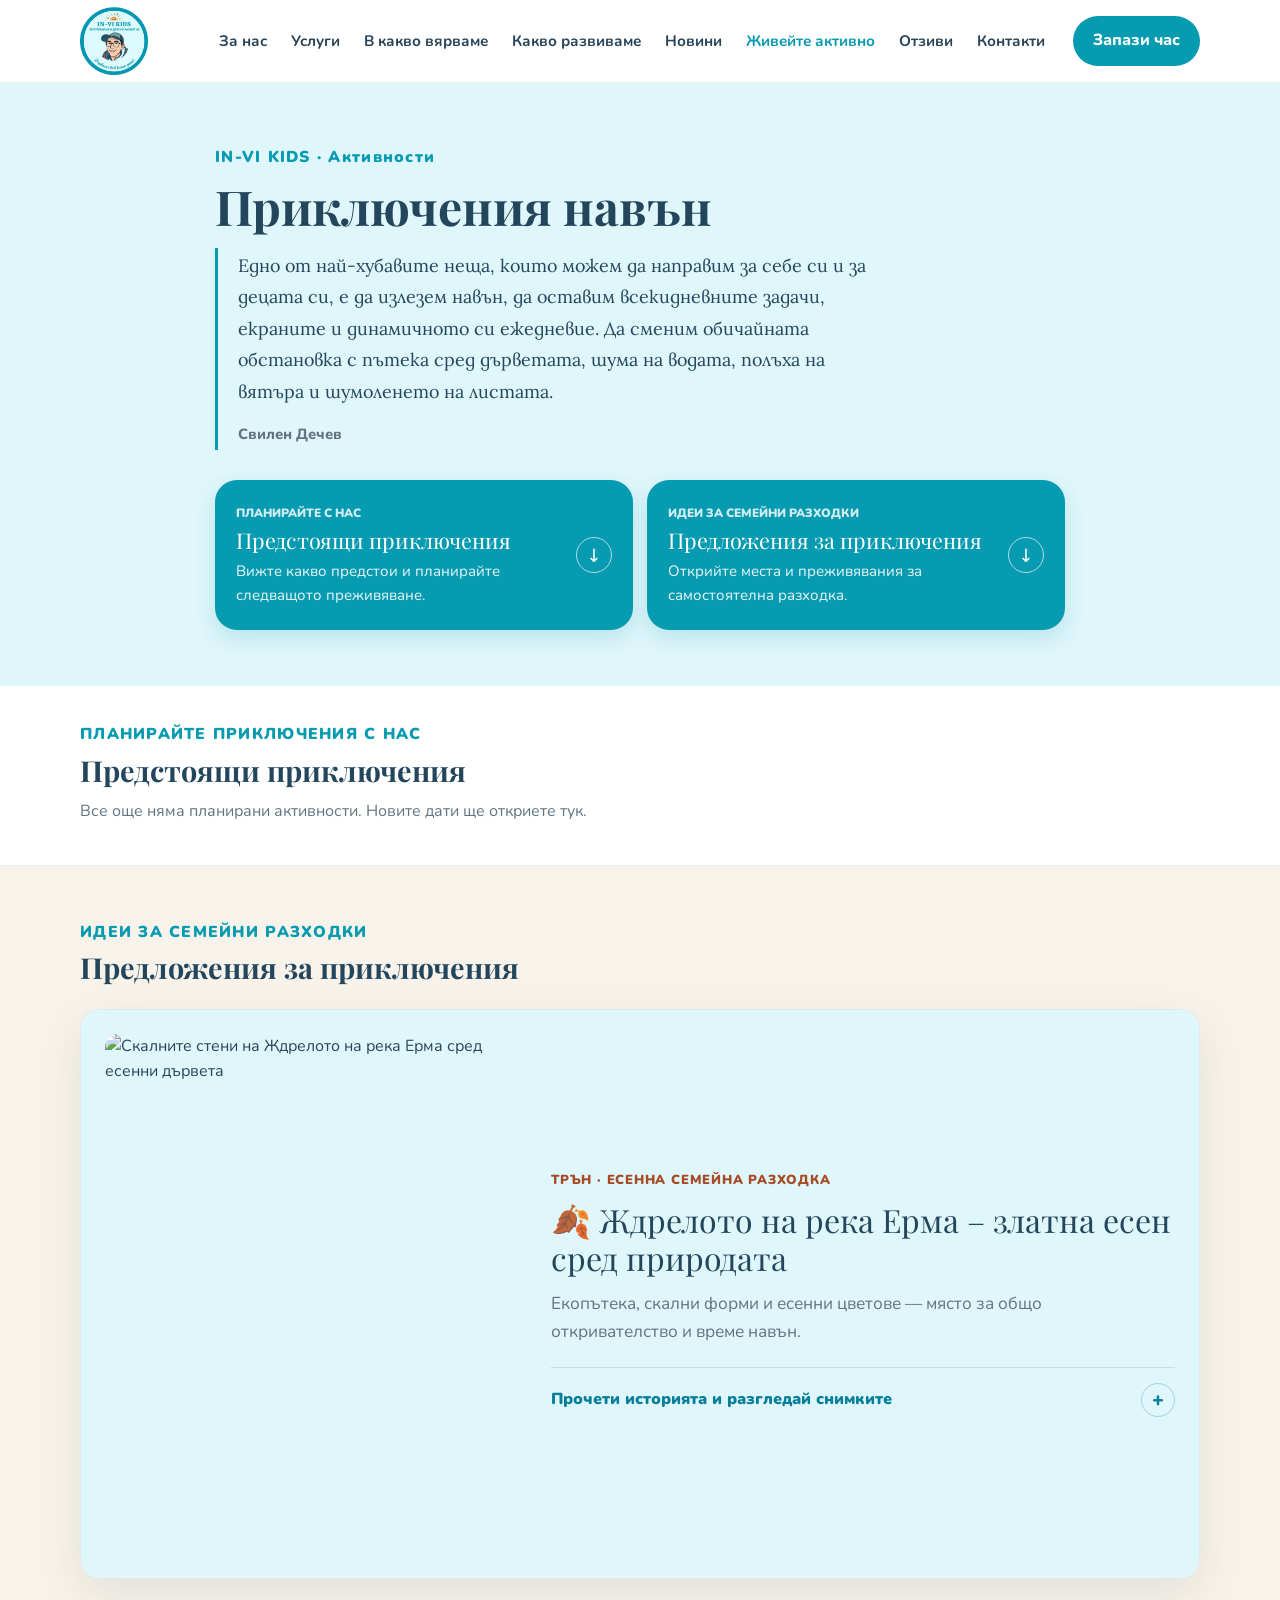
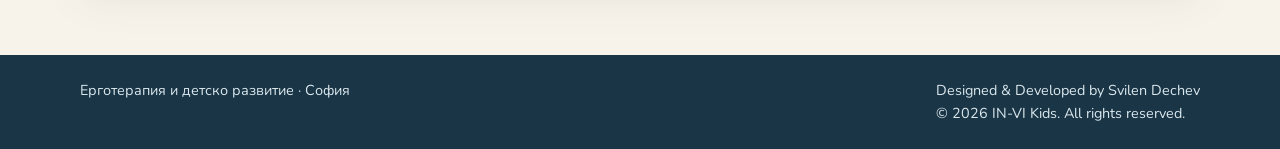
==== commit 16ae5845: "Add dev name" ====
--- a/adventures.html
+++ b/adventures.html
@@ -179,8 +179,11 @@
 
   <footer>
     <div class="container footer-wrap">
-      <span>© IN-VI Kids</span>
+     <!-- <span>© IN-VI Kids</span> -->
       <span>Ерготерапия и детско развитие · София</span>
+      <span>Designed &amp; Developed by Svilen Dechev<br>
+            © 2026 IN-VI Kids. All rights reserved.
+      </span>
     </div>
   </footer>
 
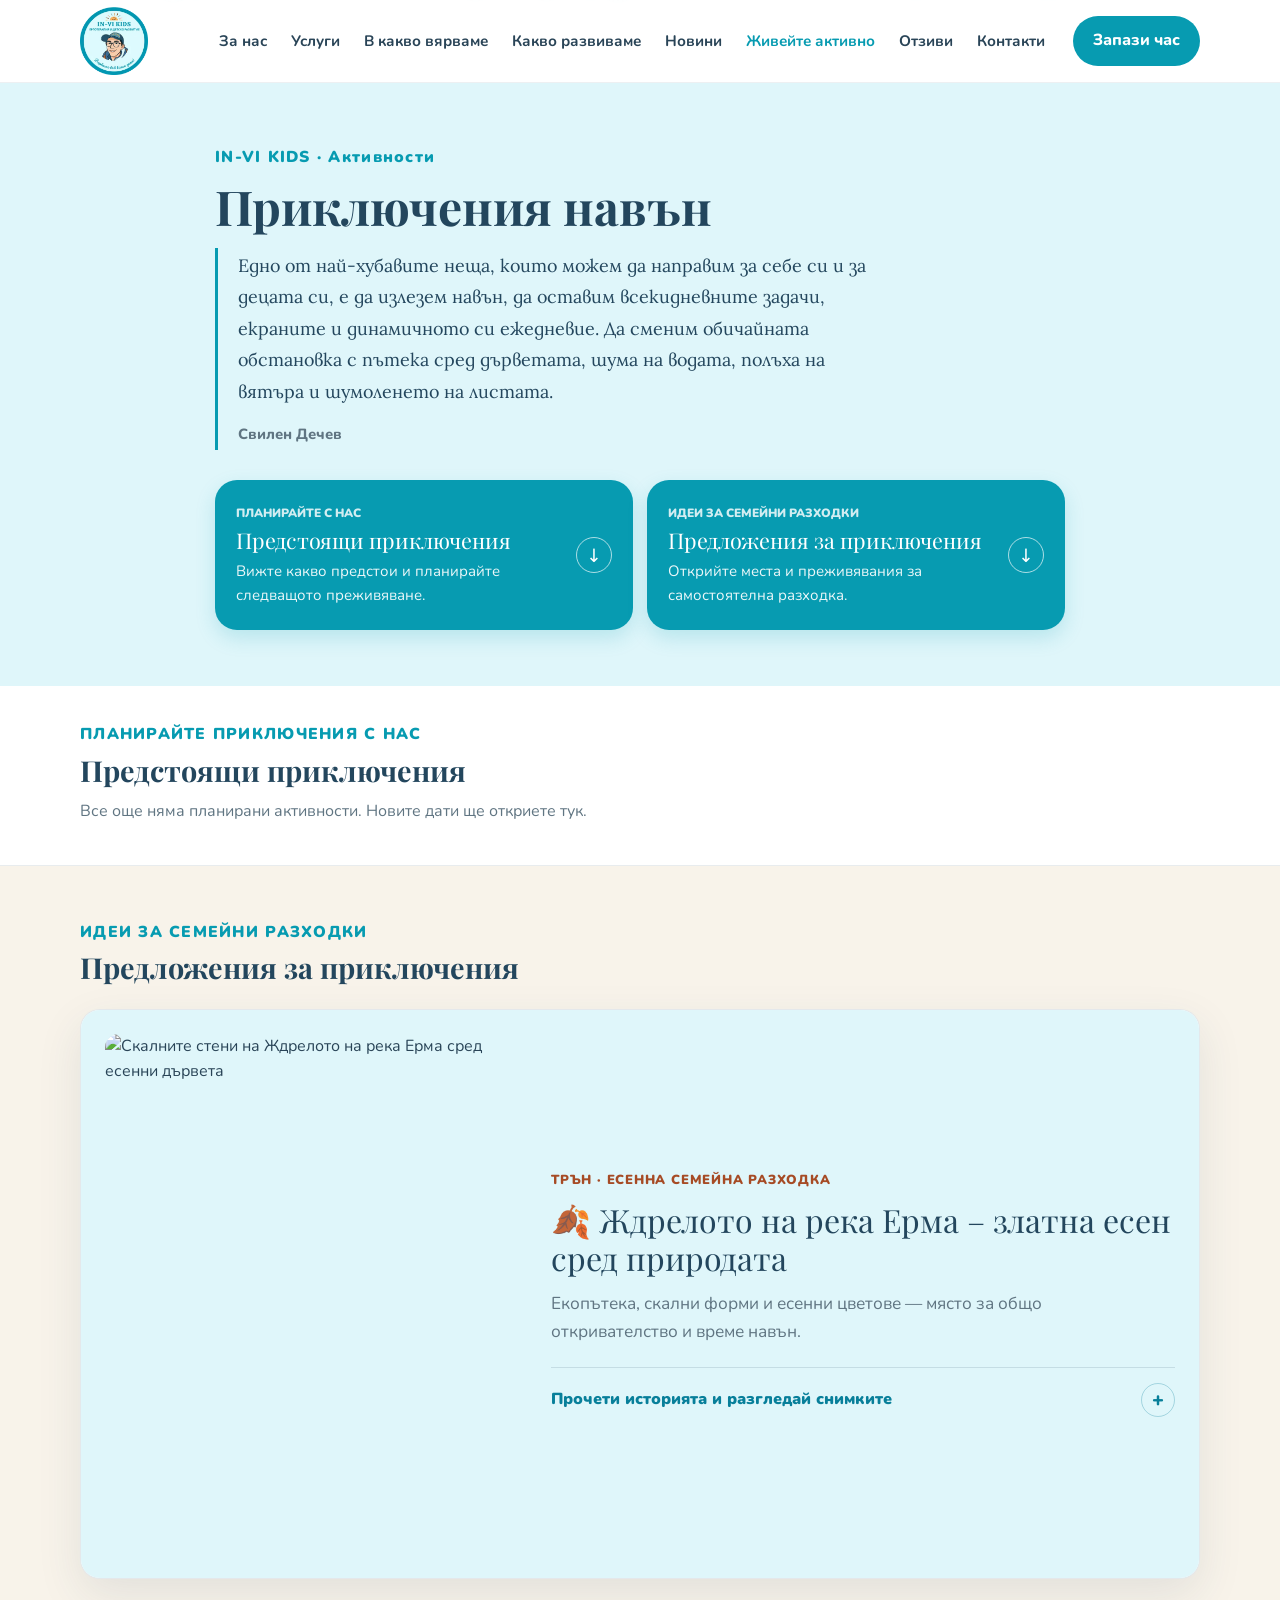
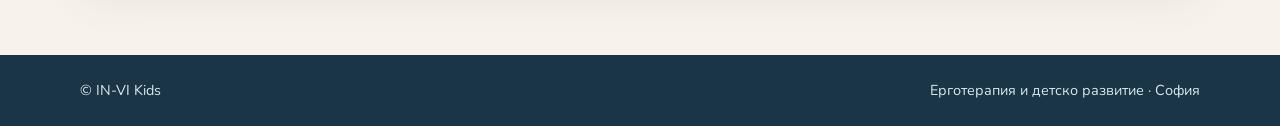
==== commit 7802f4a1: "new seo" ====
--- a/adventures.html
+++ b/adventures.html
@@ -179,11 +179,8 @@
 
   <footer>
     <div class="container footer-wrap">
-     <!-- <span>© IN-VI Kids</span> -->
+      <span>© IN-VI Kids</span>
       <span>Ерготерапия и детско развитие · София</span>
-      <span>Designed &amp; Developed by Svilen Dechev<br>
-            © 2026 IN-VI Kids. All rights reserved.
-      </span>
     </div>
   </footer>
 
--- a/style.css
+++ b/style.css
@@ -2331,3 +2331,71 @@
     text-shadow: 0 1px 0 rgba(255,255,255,.55);
   }
 }
+
+
+
+
+/* Autumn background: clean image asset, implemented like the Christmas hero. */
+body.autumn-theme .hero-autumn {
+  position: relative;
+  isolation: isolate;
+  overflow: hidden;
+  background-color: #fff8ef;
+  background-image: url("assets/autumn-hero-background.webp");
+  background-repeat: no-repeat;
+  background-position: center top;
+  background-size: 100% auto;
+}
+body.autumn-theme .hero-autumn::before,
+body.autumn-theme .hero-autumn::after {
+  content: none;
+}
+body.autumn-theme .autumn-decor {
+  display: none;
+}
+body.autumn-theme .hero-autumn > .container {
+  position: relative;
+  z-index: 2;
+}
+body.autumn-theme .hero-intro .eyebrow {
+  color: #c76b1e;
+}
+body.autumn-theme .hero-intro h1 {
+  color: #75401f;
+}
+body.autumn-theme .hero-intro .hero-text {
+  color: #3f3028;
+}
+@media (max-width: 760px) {
+  body.autumn-theme .hero-autumn {
+    background-size: auto 100%;
+    background-position: 62% top;
+  }
+}
+
+
+
+
+/* Autumn hero typography — stronger contrast, without a panel behind the text. */
+body.autumn-theme .hero-intro {
+  background: transparent !important;
+  border: 0 !important;
+  box-shadow: none !important;
+  -webkit-backdrop-filter: none !important;
+  backdrop-filter: none !important;
+}
+body.autumn-theme .hero-intro .eyebrow {
+  color: #693817;
+  font-weight: 900;
+  text-shadow: 0 1px 0 rgba(255, 250, 242, .98), 0 0 5px rgba(255, 250, 242, .9);
+}
+body.autumn-theme .hero-intro h1 {
+  color: #633315;
+  font-weight: 700;
+  text-shadow: 0 1px 0 rgba(255, 250, 242, .98), 0 2px 5px rgba(255, 250, 242, .9);
+}
+body.autumn-theme .hero-intro .hero-text {
+  color: #302016;
+  font-weight: 600;
+  text-shadow: 0 1px 0 rgba(255, 250, 242, .98), 0 1px 5px rgba(255, 250, 242, .95);
+}
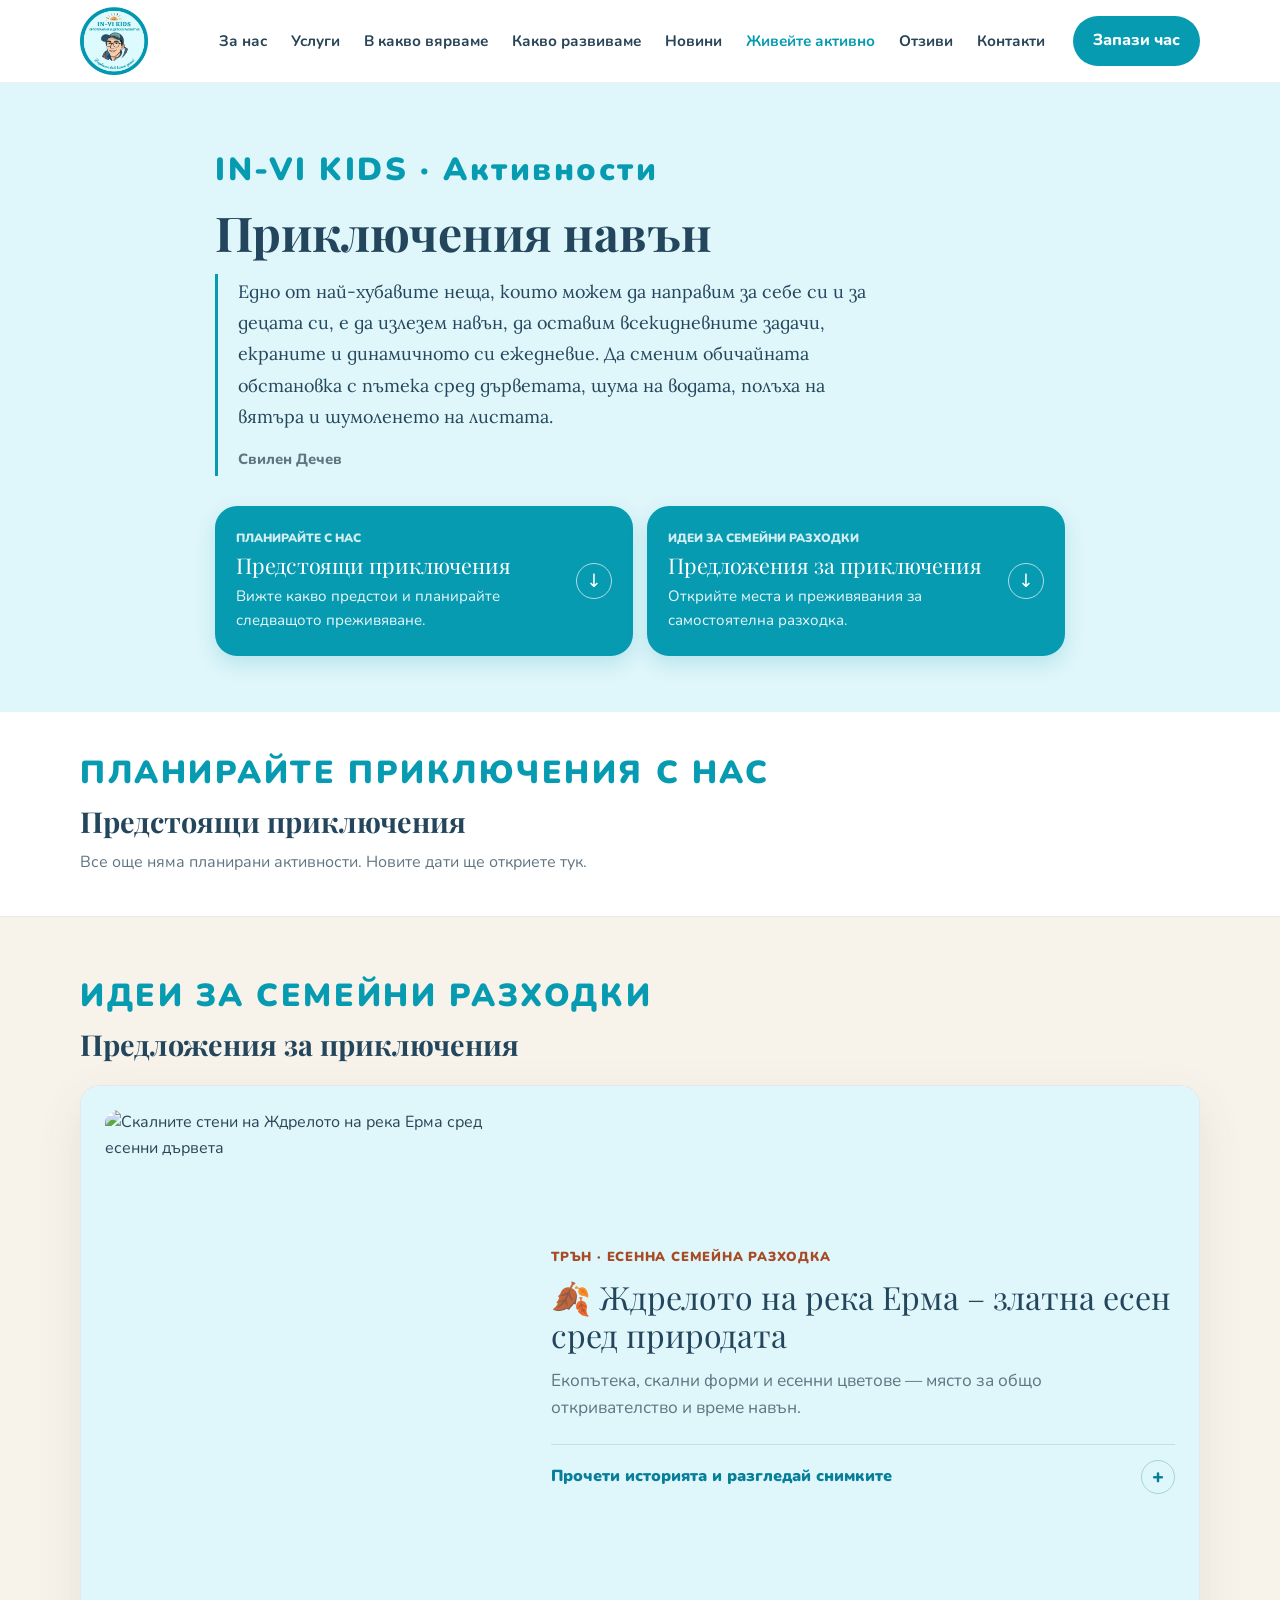
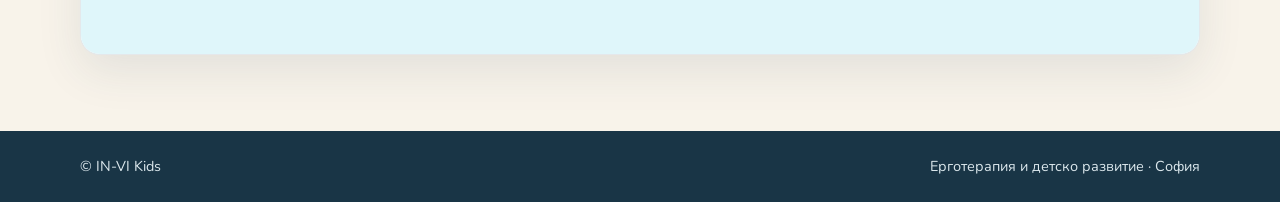
==== commit 700e8d51: "add more meta" ====
--- a/adventures.html
+++ b/adventures.html
@@ -14,7 +14,46 @@
   <meta name="description"
     content="Семейни разходки и преживявания сред природата от IN-VI Kids. Идеи за места, които да откривате заедно с децата.">
   <link rel="canonical" href="https://invi-kids.com/adventures.html">
+  <meta property="og:type" content="website">
+  <meta property="og:locale" content="bg_BG">
+  <meta property="og:site_name" content="IN-VI Kids">
+  <meta property="og:url" content="https://invi-kids.com/adventures.html">
+  <meta property="og:title" content="Приключения навън | IN-VI Kids">
+  <meta property="og:description"
+    content="Семейни разходки и преживявания сред природата от IN-VI Kids. Идеи за места, които да откривате заедно с децата.">
+  <meta property="og:image" content="https://invi-kids.com/assets/logo.png">
+  <meta property="og:image:width" content="1799">
+  <meta property="og:image:height" content="1799">
+  <meta property="og:image:type" content="image/png">
+  <meta property="og:image:alt" content="Лого на IN-VI Kids">
+  <meta name="twitter:card" content="summary">
+  <meta name="twitter:title" content="Приключения навън | IN-VI Kids">
+  <meta name="twitter:description"
+    content="Семейни разходки и преживявания сред природата от IN-VI Kids. Идеи за места, които да откривате заедно с децата.">
+  <meta name="twitter:image" content="https://invi-kids.com/assets/logo.png">
+  <meta name="robots" content="index, follow">
   <link rel="stylesheet" href="style.css?v=outdoor-adventures">
+
+  <script type="application/ld+json">
+  {
+    "@context": "https://schema.org",
+    "@type": "WebPage",
+    "@id": "https://invi-kids.com/adventures.html#webpage",
+    "url": "https://invi-kids.com/adventures.html",
+    "name": "Приключения навън | IN-VI Kids",
+    "description": "Семейни разходки и преживявания сред природата от IN-VI Kids. Идеи за места, които да откривате заедно с децата.",
+    "inLanguage": "bg",
+    "isPartOf": {
+      "@type": "WebSite",
+      "@id": "https://invi-kids.com/#website",
+      "name": "IN-VI Kids",
+      "url": "https://invi-kids.com/"
+    },
+    "publisher": {
+      "@id": "https://invi-kids.com/#business"
+    }
+  }
+  </script>
 </head>
 
 <body>
@@ -29,7 +68,7 @@
   <header class="site-header">
     <div class="container nav-wrap">
       <a class="brand" href="index.html#top" aria-label="IN-VI Kids - начало">
-        <img src="assets/logo.webp" width="1799" height="1799" alt="IN-VI Kids">
+        <img src="assets/logo.webp" width="256" height="256" alt="IN-VI Kids">
       </a>
       <button class="menu-toggle" type="button" aria-label="Отвори меню" aria-expanded="false"
         aria-controls="main-nav">
@@ -52,7 +91,7 @@
   </header>
 
   <button class="back-to-top" id="backToTop" type="button" aria-label="Върни ме горе">
-    <img src="assets/cloud-top.webp" width="1536" height="1024" alt="">
+    <img src="assets/cloud-top.webp" width="384" height="256" alt="">
   </button>
 
   <main id="top" class="adventures-page">
--- a/style.css
+++ b/style.css
@@ -186,7 +186,7 @@
   color: var(--turquoise);
   font-weight: 900;
   letter-spacing: .08em;
-  font-size: .99rem;
+  font-size: 1.99rem;
 }
 
 .hero-text {
@@ -2399,3 +2399,23 @@
   font-weight: 600;
   text-shadow: 0 1px 0 rgba(255, 250, 242, .98), 0 1px 5px rgba(255, 250, 242, .95);
 }
+
+/* По-добра четимост на текста в есенния hero */
+/* Четимост на текста в есенния hero – същият glass ефект като при банерите */
+body.autumn-theme .hero-intro .hero-text {
+    position: relative;
+    z-index: 2;
+    background: rgba(255, 252, 246, .35);
+    border: 1px solid rgba(255, 255, 255, .68);
+    border-radius: 18px;
+    padding: 18px 26px;
+    box-shadow: 0 8px 22px rgba(35, 70, 93, .10);
+    -webkit-backdrop-filter: blur(9px);
+    backdrop-filter: blur(9px);
+    color: #302016;
+    text-shadow: none;
+    line-height: 1.6;
+    max-width: 850px;
+    margin-left: auto;
+    margin-right: auto;
+}
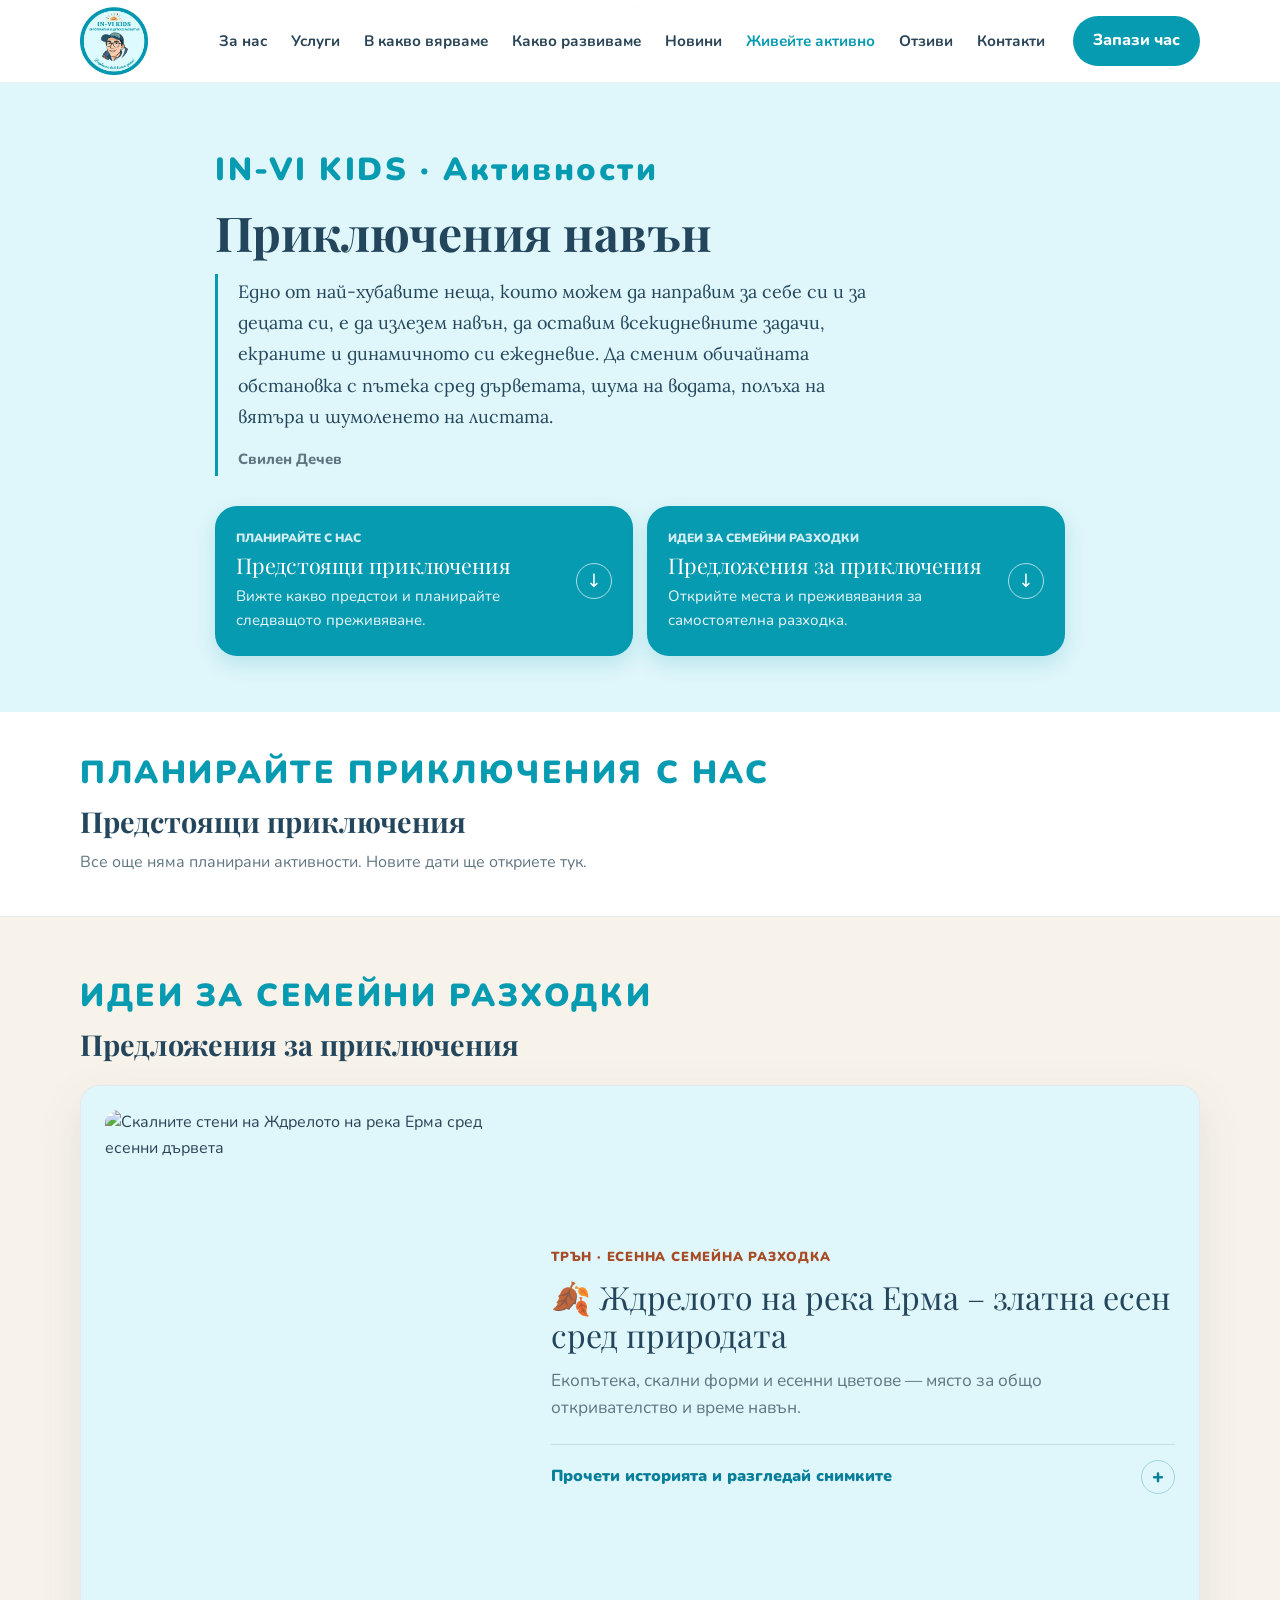
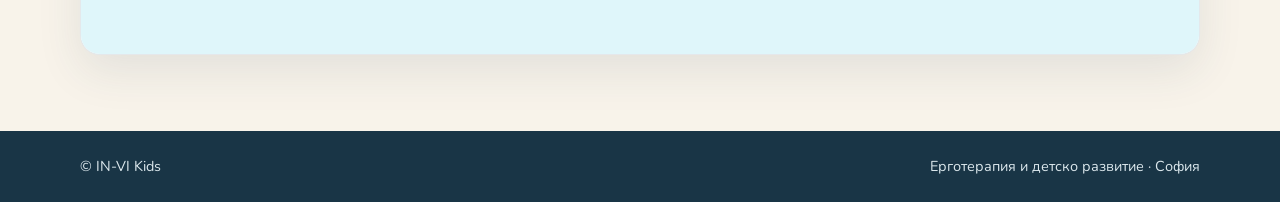
==== commit 220a1827: "clean unused" ====
--- a/adventures.html
+++ b/adventures.html
@@ -32,7 +32,12 @@
     content="Семейни разходки и преживявания сред природата от IN-VI Kids. Идеи за места, които да откривате заедно с децата.">
   <meta name="twitter:image" content="https://invi-kids.com/assets/logo.png">
   <meta name="robots" content="index, follow">
+  <link rel="preconnect" href="https://fonts.googleapis.com">
+  <link rel="preconnect" href="https://fonts.gstatic.com" crossorigin>
+  <link rel="stylesheet" href="https://fonts.googleapis.com/css2?family=Lora:wght@400;500&family=Nunito:wght@400;500;600;700;800&family=Playfair+Display:wght@700&display=swap">
   <link rel="stylesheet" href="style.css?v=outdoor-adventures">
+  <script src="adventures.js?v=perf-2" defer></script>
+  <script src="christmas.js?v=1" defer></script>
 
   <script type="application/ld+json">
   {
@@ -223,114 +228,6 @@
     </div>
   </footer>
 
-  <script>
-    const menuToggle = document.querySelector('.menu-toggle');
-    const mainNav = document.getElementById('main-nav');
-
-    if (menuToggle && mainNav) {
-      function closeMenu() {
-        menuToggle.setAttribute('aria-expanded', 'false');
-        menuToggle.classList.remove('is-open');
-        mainNav.classList.remove('is-open');
-      }
-
-      menuToggle.addEventListener('click', function () {
-        const isOpen = menuToggle.getAttribute('aria-expanded') === 'true';
-        menuToggle.setAttribute('aria-expanded', String(!isOpen));
-        menuToggle.classList.toggle('is-open', !isOpen);
-        mainNav.classList.toggle('is-open', !isOpen);
-      });
-
-      document.addEventListener('click', function (event) {
-        if (!mainNav.contains(event.target) && !menuToggle.contains(event.target)) closeMenu();
-      });
-
-      mainNav.querySelectorAll('a').forEach(function (link) {
-        link.addEventListener('click', closeMenu);
-      });
-    }
-
-    // При отваряне на приключение показваме началото на текста под фиксираната навигация.
-    document.querySelectorAll('.adventure-entry').forEach(function (entry) {
-      entry.addEventListener('toggle', function () {
-        if (!entry.open) return;
-        const content = entry.querySelector('.adventure-entry-content');
-        if (!content) return;
-        requestAnimationFrame(function () {
-          content.scrollIntoView({ behavior: 'smooth', block: 'start' });
-        });
-      });
-    });
-
-    const lightbox = document.getElementById('lightbox');
-    const lightboxImage = document.getElementById('lightbox-image');
-    const lightboxCounter = document.getElementById('lightbox-counter');
-    const galleryImages = Array.from(document.querySelectorAll('.adventure-gallery-image'));
-    let activeImageIndex = 0;
-
-    function openLightbox(image) {
-      activeImageIndex = galleryImages.indexOf(image);
-      showLightboxImage();
-      lightbox.classList.add('active');
-      document.body.style.overflow = 'hidden';
-    }
-
-    function showLightboxImage() {
-      const image = galleryImages[activeImageIndex];
-      lightboxImage.src = image.currentSrc || image.src;
-      lightboxImage.alt = image.alt;
-      lightboxCounter.textContent = (activeImageIndex + 1) + ' / ' + galleryImages.length;
-    }
-
-    function changeLightboxImage(direction) {
-      activeImageIndex = (activeImageIndex + direction + galleryImages.length) % galleryImages.length;
-      showLightboxImage();
-    }
-
-    function closeLightbox() {
-      lightbox.classList.remove('active');
-      document.body.style.overflow = '';
-    }
-
-    galleryImages.forEach(function (image) {
-      image.addEventListener('click', function () { openLightbox(image); });
-      image.addEventListener('keydown', function (event) {
-        if (event.key === 'Enter' || event.key === ' ') {
-          event.preventDefault();
-          openLightbox(image);
-        }
-      });
-    });
-
-    lightbox.addEventListener('click', function (event) {
-      if (event.target === lightbox) closeLightbox();
-    });
-    document.querySelector('.lightbox-prev').addEventListener('click', function () {
-      changeLightboxImage(-1);
-    });
-    document.querySelector('.lightbox-next').addEventListener('click', function () {
-      changeLightboxImage(1);
-    });
-    document.querySelector('.lightbox-close').addEventListener('click', function (event) {
-      event.stopPropagation();
-      closeLightbox();
-    });
-    document.addEventListener('keydown', function (event) {
-      if (!lightbox.classList.contains('active')) return;
-      if (event.key === 'Escape') closeLightbox();
-      if (event.key === 'ArrowLeft') changeLightboxImage(-1);
-      if (event.key === 'ArrowRight') changeLightboxImage(1);
-    });
-
-    const backToTop = document.getElementById('backToTop');
-    window.addEventListener('scroll', function () {
-      backToTop.classList.toggle('show', window.scrollY > document.querySelector('.site-header').offsetHeight);
-    });
-    backToTop.addEventListener('click', function () {
-      window.scrollTo({ top: 0, behavior: 'smooth' });
-    });
-  </script>
-  <script src="christmas.js?v=1" defer></script>
 </body>
 
 </html>
--- a/style.css
+++ b/style.css
@@ -1,4 +1,3 @@
-@import url('https://fonts.googleapis.com/css2?family=Lora:wght@400;500&family=Nunito:wght@400;500;600;700;800&family=Playfair+Display:wght@700&display=swap');
 
 :root {
   --turquoise: #079bb1;
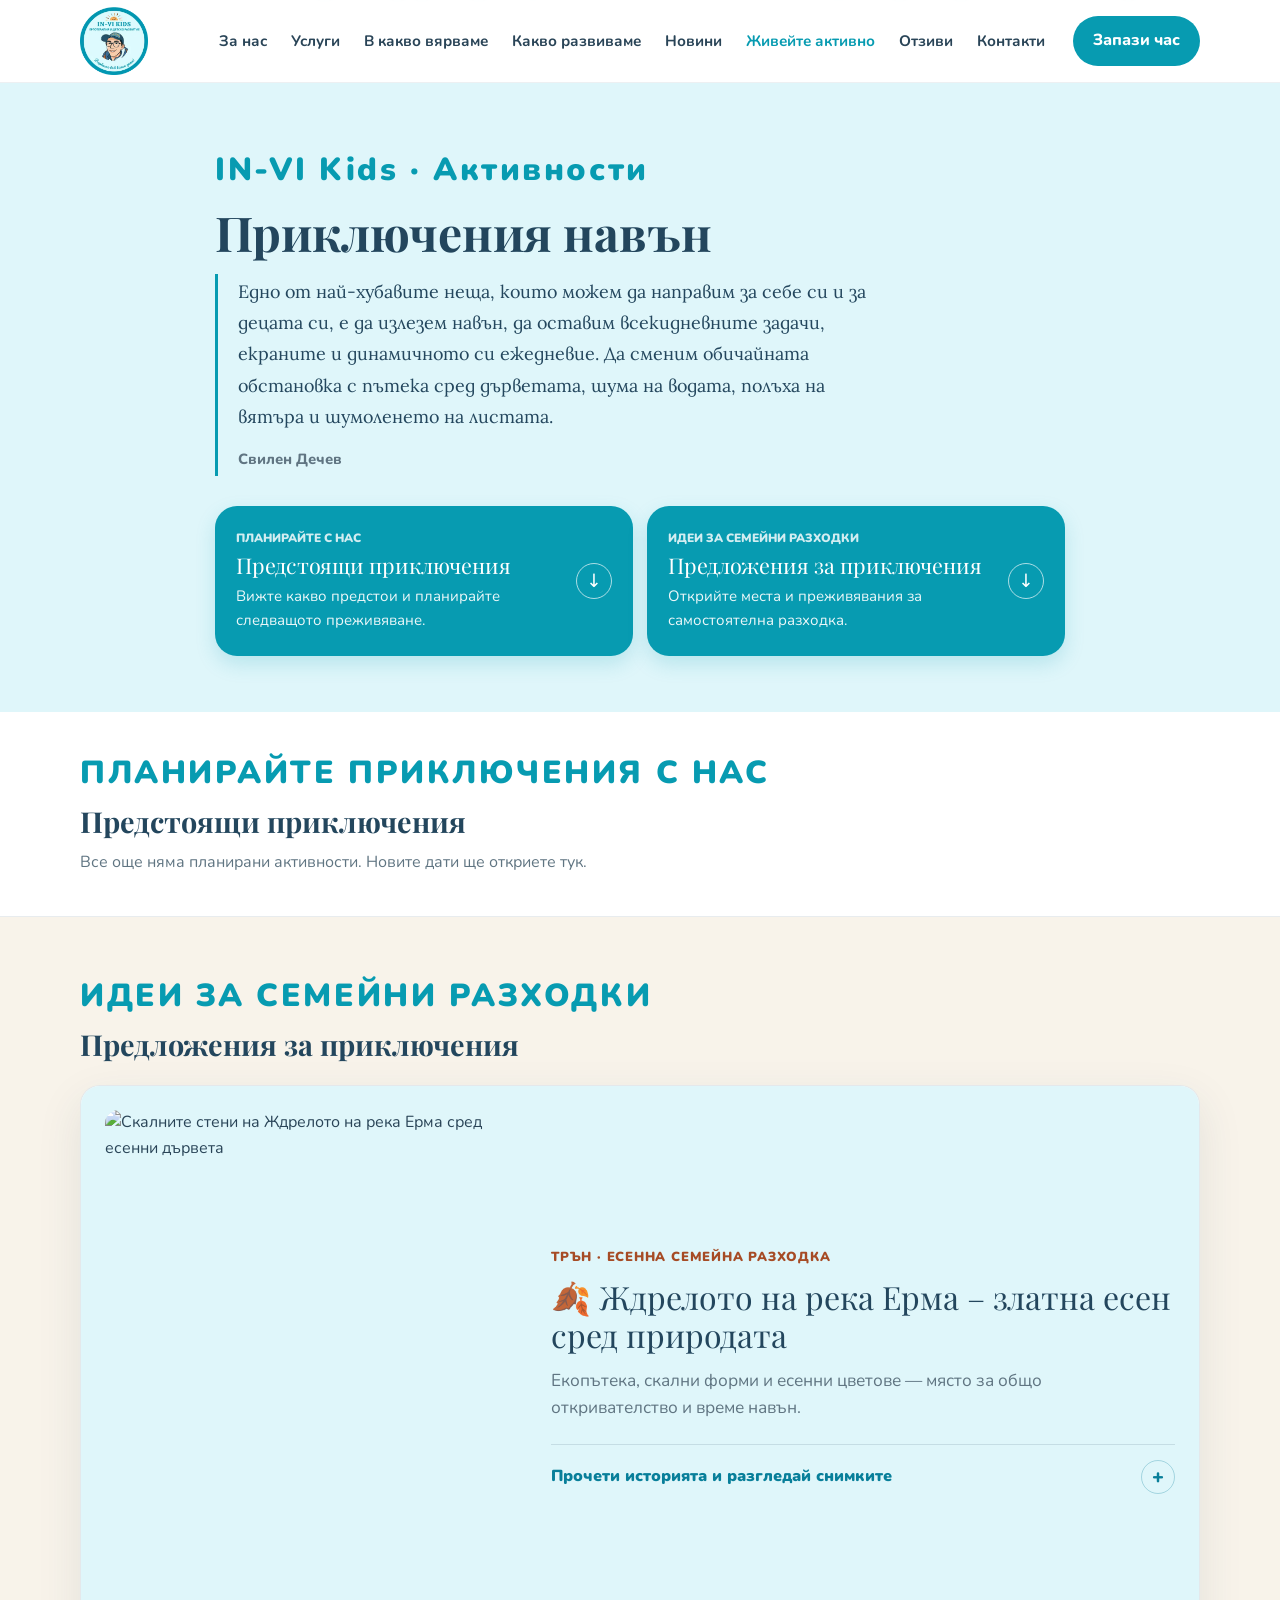
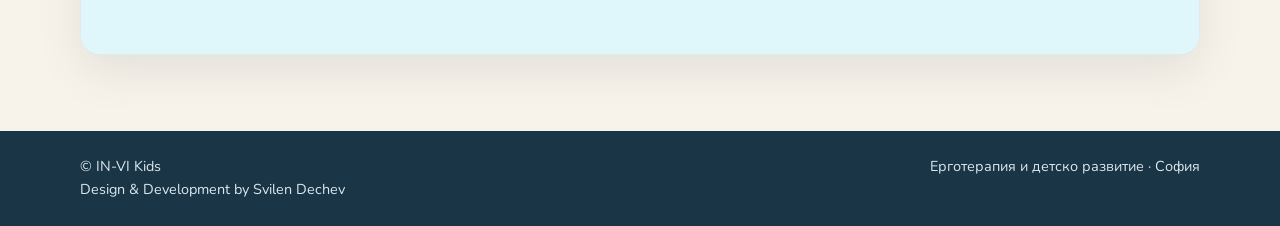
==== commit 2327dea4: "Centralize shared site content" ====
--- a/adventures.html
+++ b/adventures.html
@@ -36,6 +36,7 @@
   <link rel="preconnect" href="https://fonts.gstatic.com" crossorigin>
   <link rel="stylesheet" href="https://fonts.googleapis.com/css2?family=Lora:wght@400;500&family=Nunito:wght@400;500;600;700;800&family=Playfair+Display:wght@700&display=swap">
   <link rel="stylesheet" href="style.css?v=outdoor-adventures">
+  <script src="site-config.js?v=2" defer></script>
   <script src="adventures.js?v=perf-2" defer></script>
   <script src="christmas.js?v=1" defer></script>
 
@@ -72,8 +73,8 @@
 
   <header class="site-header">
     <div class="container nav-wrap">
-      <a class="brand" href="index.html#top" aria-label="IN-VI Kids - начало">
-        <img src="assets/logo.webp" width="256" height="256" alt="IN-VI Kids">
+      <a class="brand" href="index.html#top" data-site-aria-label="brandHomeLabel">
+        <img src="assets/logo.webp" width="256" height="256" data-site-alt="logoAlt">
       </a>
       <button class="menu-toggle" type="button" aria-label="Отвори меню" aria-expanded="false"
         aria-controls="main-nav">
@@ -91,7 +92,7 @@
         <a href="index.html#reviews">Отзиви</a>
         <a href="index.html#find-us">Контакти</a>
       </nav>
-      <a class="nav-button" href="index.html#find-us">Запази час</a>
+      <a class="nav-button" href="index.html#find-us" >Запази час</a>
     </div>
   </header>
 
@@ -102,7 +103,7 @@
   <main id="top" class="adventures-page">
     <section class="adventures-hero">
       <div class="container adventures-hero-content">
-        <p class="section-label">IN-VI KIDS · Активности</p>
+        <p class="section-label"><span data-site-text="brandName"></span> · Активности</p>
         <h1>Приключения навън</h1>
         <blockquote class="adventures-quote">
           <p>Едно от най-хубавите неща, които можем да направим за себе си и за децата си, е да излезем навън, да оставим всекидневните задачи, екраните и динамичното си ежедневие. Да сменим обичайната обстановка с пътека сред дърветата, шума на водата, полъха на вятъра и шумоленето на листата.</p>
@@ -223,7 +224,9 @@
 
   <footer>
     <div class="container footer-wrap">
-      <span>© IN-VI Kids</span>
+      <span>© <span data-site-text="brandName"></span>
+        <br>Design & Development by Svilen Dechev
+      </span>
       <span>Ерготерапия и детско развитие · София</span>
     </div>
   </footer>
